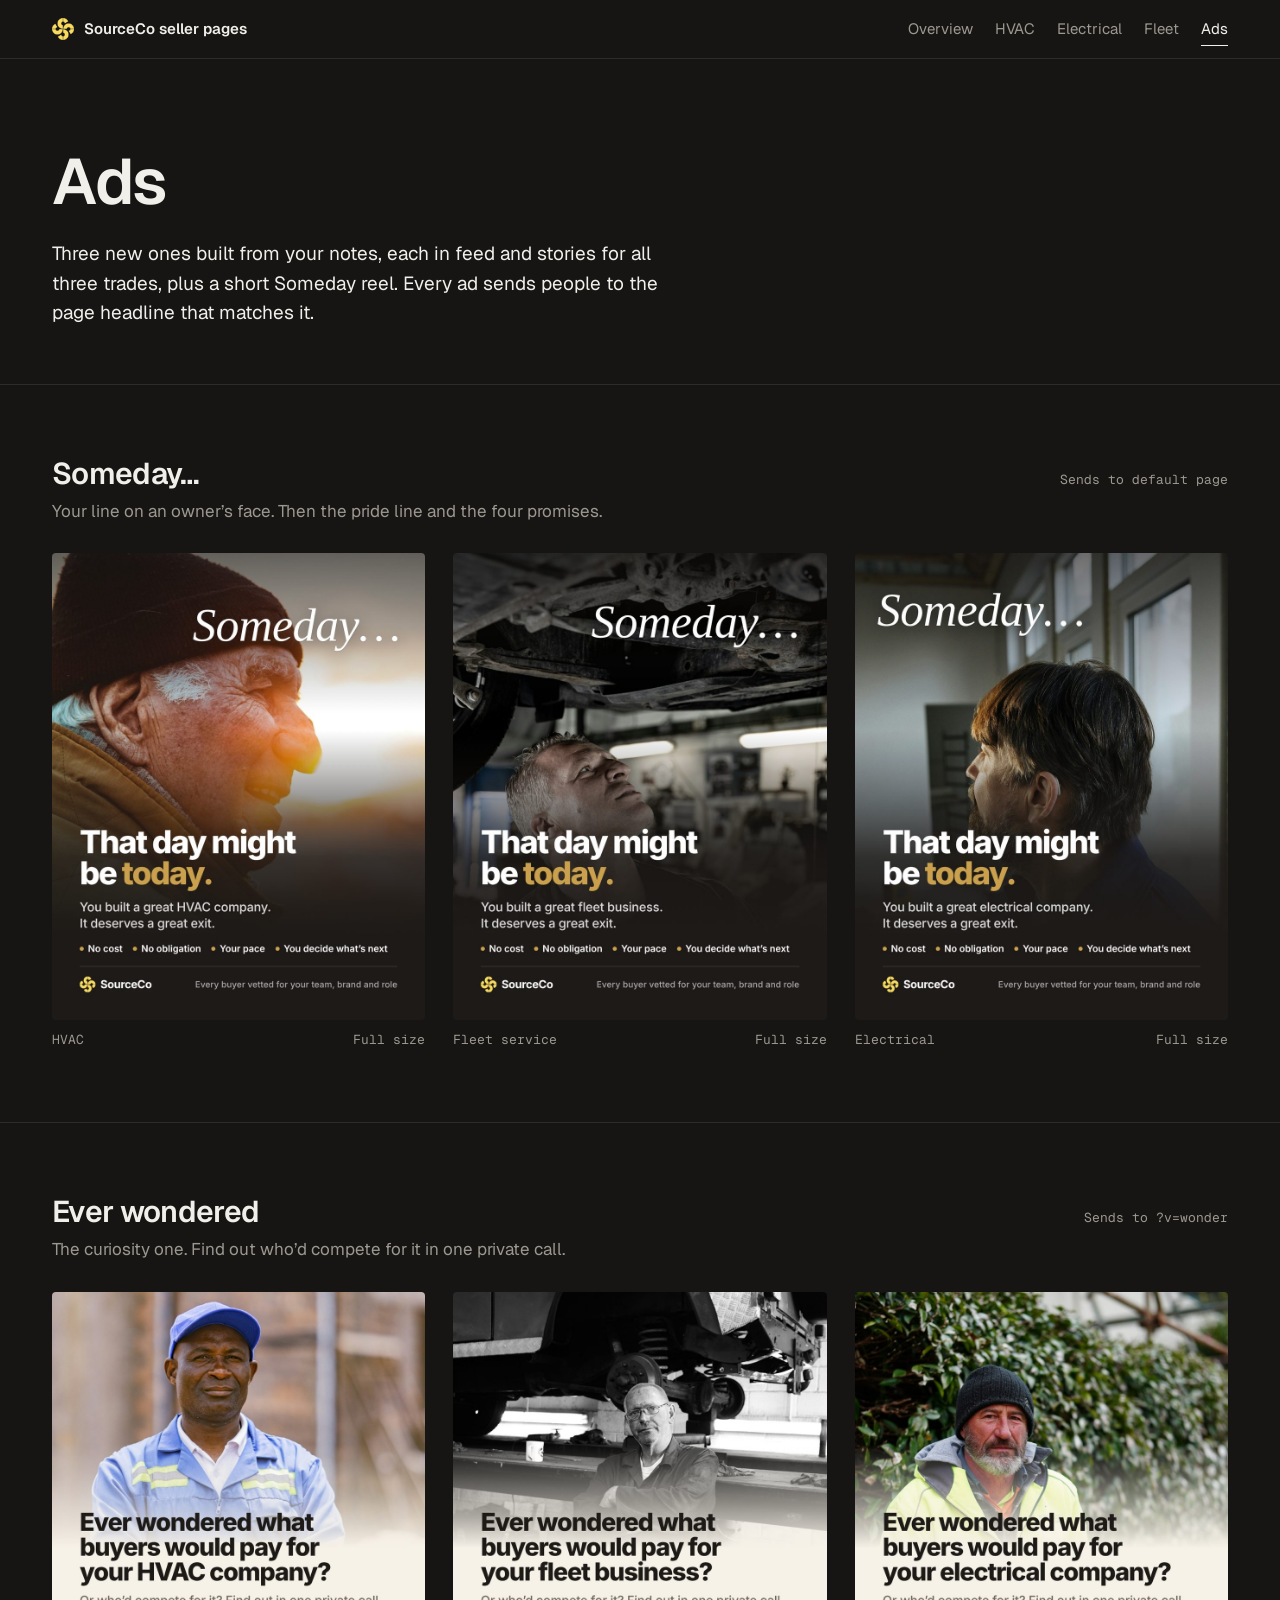
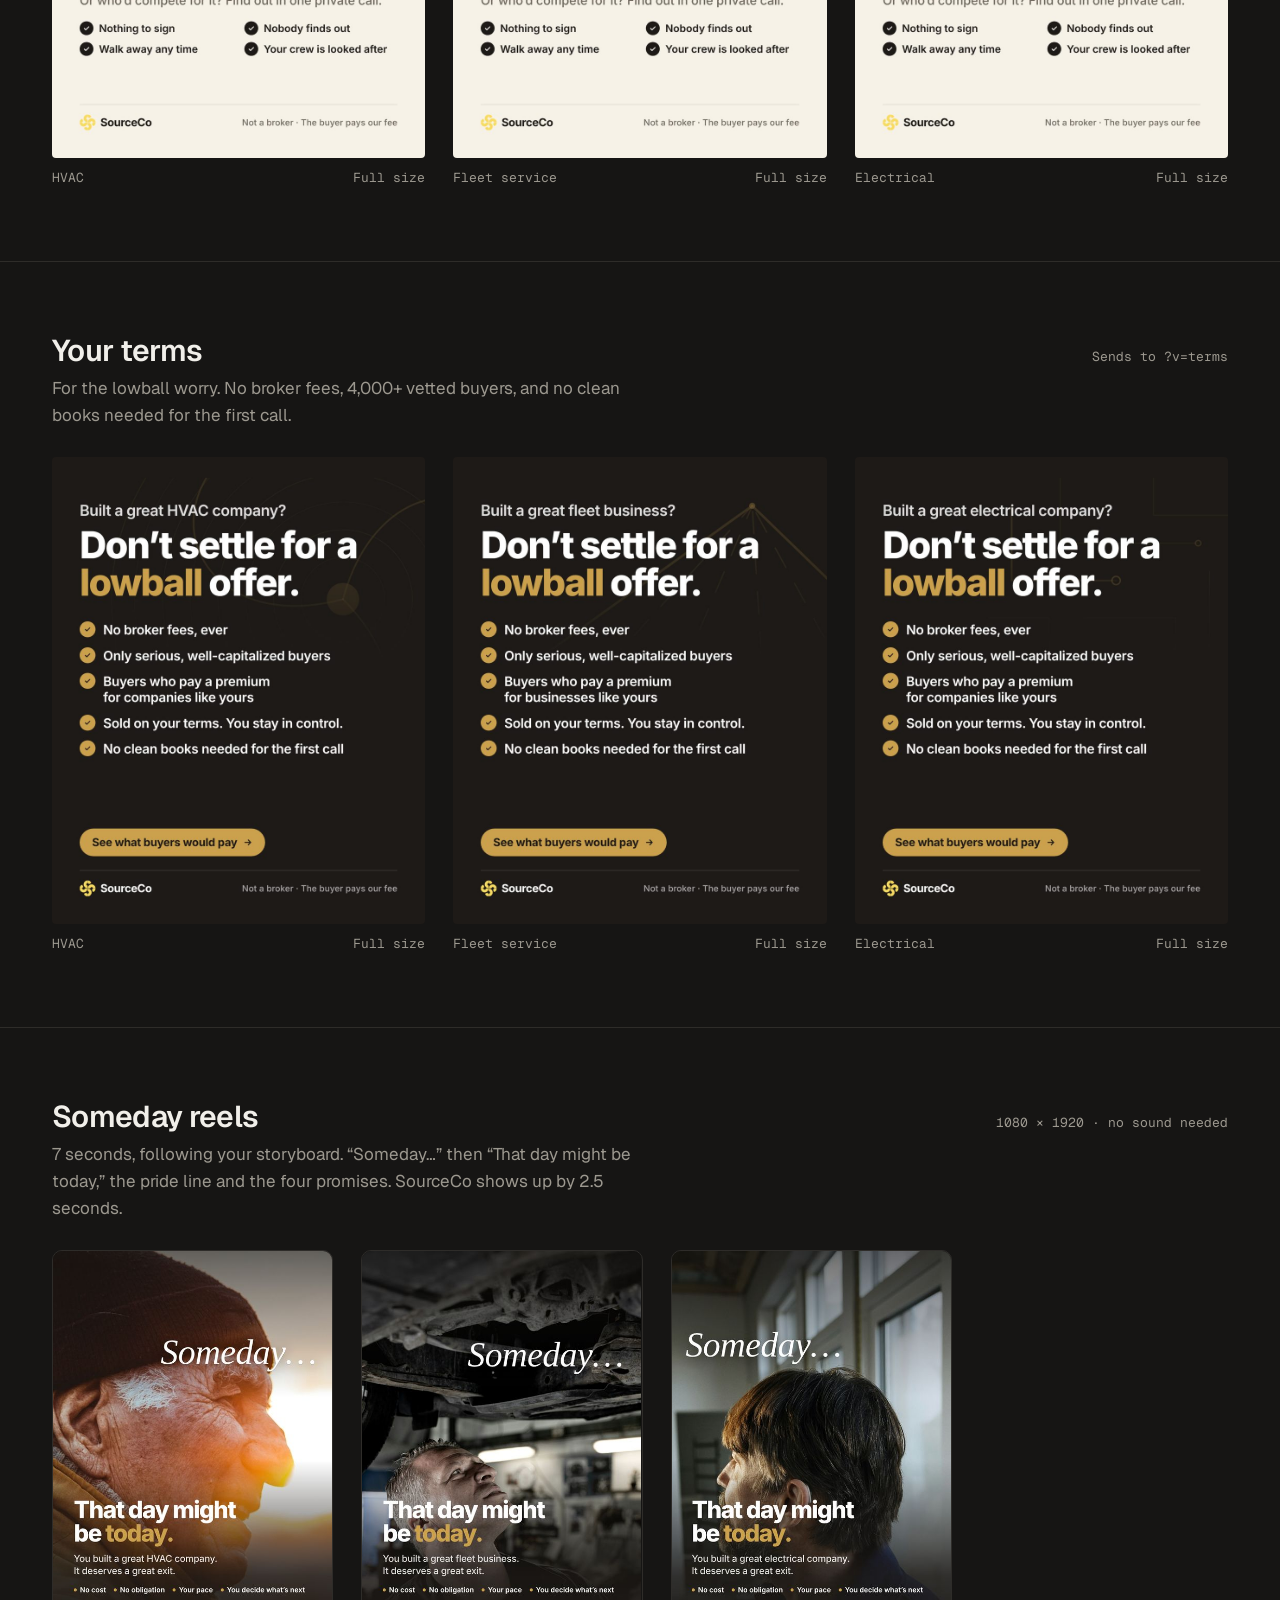
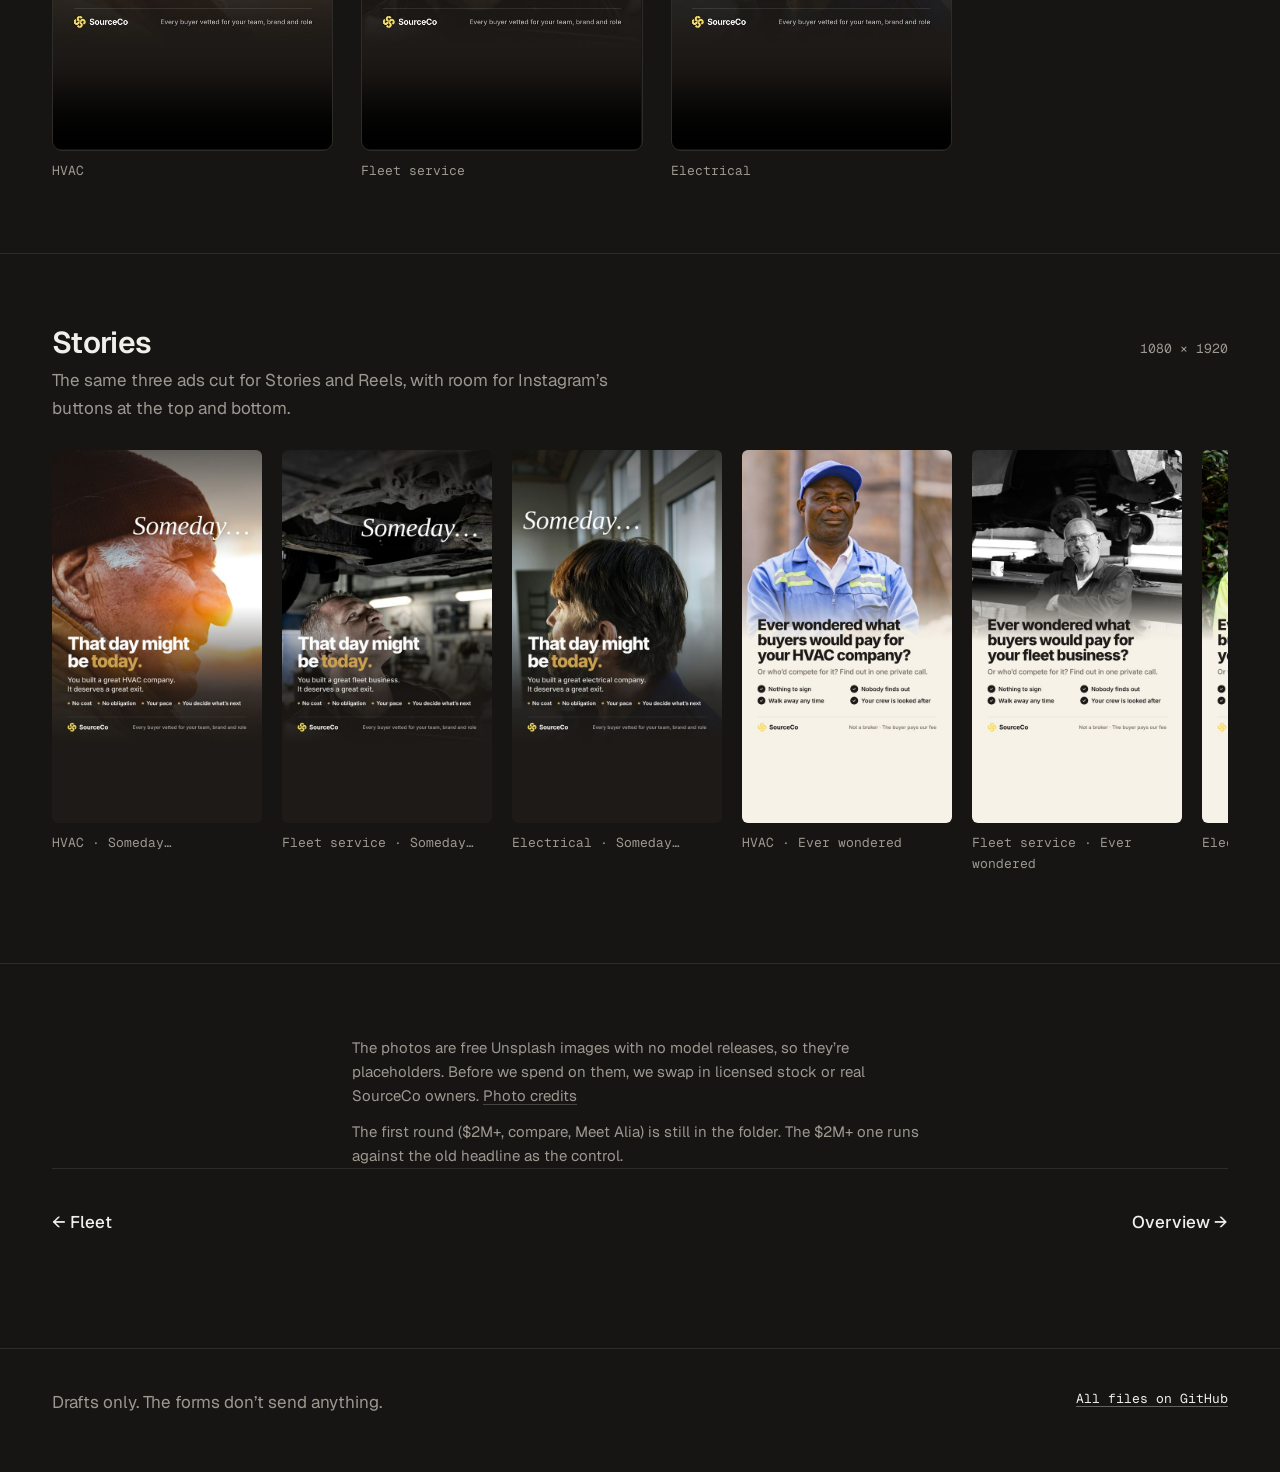
==== ads.html @ b6a2f7c8 "Split review into separate pages, simpler design" ====
<!DOCTYPE html>
<html lang="en">
<head>
<meta charset="utf-8">
<meta name="viewport" content="width=device-width, initial-scale=1">
<title>SourceCo Ads</title>
<meta name="description" content="Drafts of the SourceCo seller pages and ads, for review.">
<meta name="robots" content="noindex, nofollow">
<meta property="og:title" content="SourceCo seller pages, drafts">
<meta property="og:description" content="HVAC, fleet and electrical pages plus the new ads.">
<meta property="og:image" content="https://r354306-cloud.github.io/sourceco-seller-pages/img/og.jpg">
<meta name="twitter:card" content="summary_large_image">
<link rel="icon" href="img/mark.png">
<link rel="preconnect" href="https://fonts.googleapis.com">
<link rel="preconnect" href="https://fonts.gstatic.com" crossorigin>
<link href="https://fonts.googleapis.com/css2?family=Geist:wght@400..700&family=Geist+Mono:wght@400..500&display=swap" rel="stylesheet">
<link rel="stylesheet" href="site.css">
</head>
<body class="dark">
<header class="top"><div class="wrap">
<a class="brand" href="index.html"><img src="img/mark.png" alt="" width="22" height="22">SourceCo seller pages</a>
<nav class="nav" aria-label="Pages"><a href="index.html">Overview</a><a href="hvac.html">HVAC</a><a href="electrical.html">Electrical</a><a href="fleet.html">Fleet</a><a href="ads.html" aria-current="page">Ads</a></nav>
</div></header>
<main>

<section class="head"><div class="wrap">
<h1>Ads</h1>
<div class="col"><p>Three new ones built from your notes, each in feed and stories for all three trades, plus a short Someday reel. Every ad sends people to the page headline that matches it.</p></div>
</div></section>
<section class="concept"><div class="wrap">
<div class="ch"><div><h2>Someday…</h2><p>Your line on an owner’s face. Then the pride line and the four promises.</p></div><span class="mono muted">Sends to default page</span></div>
<div class="three"><figure class="ad"><img data-zoom data-full="ads/feed/sourceco-hvac-D-someday-4x5.png" src="ads/web/hvac-D.jpg" width="864" height="1080" alt="Someday… ad, HVAC" loading="lazy">
<figcaption class="cap mono"><span>HVAC</span><a href="ads/feed/sourceco-hvac-D-someday-4x5.png">Full size</a></figcaption></figure><figure class="ad"><img data-zoom data-full="ads/feed/sourceco-fleet-D-someday-4x5.png" src="ads/web/fleet-D.jpg" width="864" height="1080" alt="Someday… ad, Fleet service" loading="lazy">
<figcaption class="cap mono"><span>Fleet service</span><a href="ads/feed/sourceco-fleet-D-someday-4x5.png">Full size</a></figcaption></figure><figure class="ad"><img data-zoom data-full="ads/feed/sourceco-electrical-D-someday-4x5.png" src="ads/web/electrical-D.jpg" width="864" height="1080" alt="Someday… ad, Electrical" loading="lazy">
<figcaption class="cap mono"><span>Electrical</span><a href="ads/feed/sourceco-electrical-D-someday-4x5.png">Full size</a></figcaption></figure></div>
</div></section><section class="concept"><div class="wrap">
<div class="ch"><div><h2>Ever wondered</h2><p>The curiosity one. Find out who’d compete for it in one private call.</p></div><span class="mono muted">Sends to ?v=wonder</span></div>
<div class="three"><figure class="ad"><img data-zoom data-full="ads/feed/sourceco-hvac-E-wondered-4x5.png" src="ads/web/hvac-E.jpg" width="864" height="1080" alt="Ever wondered ad, HVAC" loading="lazy">
<figcaption class="cap mono"><span>HVAC</span><a href="ads/feed/sourceco-hvac-E-wondered-4x5.png">Full size</a></figcaption></figure><figure class="ad"><img data-zoom data-full="ads/feed/sourceco-fleet-E-wondered-4x5.png" src="ads/web/fleet-E.jpg" width="864" height="1080" alt="Ever wondered ad, Fleet service" loading="lazy">
<figcaption class="cap mono"><span>Fleet service</span><a href="ads/feed/sourceco-fleet-E-wondered-4x5.png">Full size</a></figcaption></figure><figure class="ad"><img data-zoom data-full="ads/feed/sourceco-electrical-E-wondered-4x5.png" src="ads/web/electrical-E.jpg" width="864" height="1080" alt="Ever wondered ad, Electrical" loading="lazy">
<figcaption class="cap mono"><span>Electrical</span><a href="ads/feed/sourceco-electrical-E-wondered-4x5.png">Full size</a></figcaption></figure></div>
</div></section><section class="concept"><div class="wrap">
<div class="ch"><div><h2>Your terms</h2><p>For the lowball worry. No broker fees, 4,000+ vetted buyers, and no clean books needed for the first call.</p></div><span class="mono muted">Sends to ?v=terms</span></div>
<div class="three"><figure class="ad"><img data-zoom data-full="ads/feed/sourceco-hvac-F-your-terms-4x5.png" src="ads/web/hvac-F.jpg" width="864" height="1080" alt="Your terms ad, HVAC" loading="lazy">
<figcaption class="cap mono"><span>HVAC</span><a href="ads/feed/sourceco-hvac-F-your-terms-4x5.png">Full size</a></figcaption></figure><figure class="ad"><img data-zoom data-full="ads/feed/sourceco-fleet-F-your-terms-4x5.png" src="ads/web/fleet-F.jpg" width="864" height="1080" alt="Your terms ad, Fleet service" loading="lazy">
<figcaption class="cap mono"><span>Fleet service</span><a href="ads/feed/sourceco-fleet-F-your-terms-4x5.png">Full size</a></figcaption></figure><figure class="ad"><img data-zoom data-full="ads/feed/sourceco-electrical-F-your-terms-4x5.png" src="ads/web/electrical-F.jpg" width="864" height="1080" alt="Your terms ad, Electrical" loading="lazy">
<figcaption class="cap mono"><span>Electrical</span><a href="ads/feed/sourceco-electrical-F-your-terms-4x5.png">Full size</a></figcaption></figure></div>
</div></section>
<section class="concept"><div class="wrap">
<div class="ch"><div><h2>Someday reels</h2><p>7 seconds, following your storyboard. “Someday…” then “That day might be today,” the pride line and the four promises. SourceCo shows up by 2.5 seconds.</p></div><span class="mono muted">1080 × 1920 · no sound needed</span></div>
<div class="reels"><figure><video data-auto controls muted loop playsinline preload="metadata" poster="video/poster-hvac.jpg" src="video/sourceco-hvac-someday-reel.mp4"></video><figcaption class="mono">HVAC</figcaption></figure><figure><video data-auto controls muted loop playsinline preload="metadata" poster="video/poster-fleet.jpg" src="video/sourceco-fleet-someday-reel.mp4"></video><figcaption class="mono">Fleet service</figcaption></figure><figure><video data-auto controls muted loop playsinline preload="metadata" poster="video/poster-electrical.jpg" src="video/sourceco-electrical-someday-reel.mp4"></video><figcaption class="mono">Electrical</figcaption></figure></div>
</div></section>
<section class="concept"><div class="wrap">
<div class="ch"><div><h2>Stories</h2><p>The same three ads cut for Stories and Reels, with room for Instagram’s buttons at the top and bottom.</p></div><span class="mono muted">1080 × 1920</span></div>
<div class="strip"><figure><img data-zoom data-full="ads/stories/sourceco-hvac-D-someday-9x16.png" src="ads/web/hvac-D-story.jpg" width="540" height="960" alt="Someday… story ad, HVAC" loading="lazy"><figcaption class="mono">HVAC · Someday…</figcaption></figure><figure><img data-zoom data-full="ads/stories/sourceco-fleet-D-someday-9x16.png" src="ads/web/fleet-D-story.jpg" width="540" height="960" alt="Someday… story ad, Fleet service" loading="lazy"><figcaption class="mono">Fleet service · Someday…</figcaption></figure><figure><img data-zoom data-full="ads/stories/sourceco-electrical-D-someday-9x16.png" src="ads/web/electrical-D-story.jpg" width="540" height="960" alt="Someday… story ad, Electrical" loading="lazy"><figcaption class="mono">Electrical · Someday…</figcaption></figure><figure><img data-zoom data-full="ads/stories/sourceco-hvac-E-wondered-9x16.png" src="ads/web/hvac-E-story.jpg" width="540" height="960" alt="Ever wondered story ad, HVAC" loading="lazy"><figcaption class="mono">HVAC · Ever wondered</figcaption></figure><figure><img data-zoom data-full="ads/stories/sourceco-fleet-E-wondered-9x16.png" src="ads/web/fleet-E-story.jpg" width="540" height="960" alt="Ever wondered story ad, Fleet service" loading="lazy"><figcaption class="mono">Fleet service · Ever wondered</figcaption></figure><figure><img data-zoom data-full="ads/stories/sourceco-electrical-E-wondered-9x16.png" src="ads/web/electrical-E-story.jpg" width="540" height="960" alt="Ever wondered story ad, Electrical" loading="lazy"><figcaption class="mono">Electrical · Ever wondered</figcaption></figure><figure><img data-zoom data-full="ads/stories/sourceco-hvac-F-your-terms-9x16.png" src="ads/web/hvac-F-story.jpg" width="540" height="960" alt="Your terms story ad, HVAC" loading="lazy"><figcaption class="mono">HVAC · Your terms</figcaption></figure><figure><img data-zoom data-full="ads/stories/sourceco-fleet-F-your-terms-9x16.png" src="ads/web/fleet-F-story.jpg" width="540" height="960" alt="Your terms story ad, Fleet service" loading="lazy"><figcaption class="mono">Fleet service · Your terms</figcaption></figure><figure><img data-zoom data-full="ads/stories/sourceco-electrical-F-your-terms-9x16.png" src="ads/web/electrical-F-story.jpg" width="540" height="960" alt="Your terms story ad, Electrical" loading="lazy"><figcaption class="mono">Electrical · Your terms</figcaption></figure></div>
</div></section>
<section class="concept"><div class="wrap col" style="display:flex;flex-direction:column;gap:12px">
<p class="small">The photos are free Unsplash images with no model releases, so they’re placeholders. Before we spend on them, we swap in licensed stock or real SourceCo owners. <a href="ads/PHOTO_CREDITS.txt">Photo credits</a></p>
<p class="small">The first round ($2M+, compare, Meet Alia) is still in the folder. The $2M+ one runs against the old headline as the control.</p>
</div>
<div class="wrap"><div class="next"><a href="fleet.html">← Fleet</a><a href="index.html">Overview →</a></div></div>
</section>

</main>
<footer class="foot"><div class="wrap">
<span>Drafts only. The forms don’t send anything.</span>
<span class="mono"><a href="https://github.com/r354306-cloud/sourceco-seller-pages">All files on GitHub</a></span>
</div></footer>
<script src="site.js"></script>
</body>
</html>
---- site.css ----
/* Layout idea: a quiet review document. Left-aligned text column, the work shown big on neutral plates, mono for real labels (URLs, sizes, timings). */
:root{
  --paper:#F2F1EE;
  --ink:#171614;
  --muted:#6B6964;
  --line:#D9D7D1;
  --plate:#E6E4DF;
  --accent:#8A6420;
  --display:"Geist",ui-sans-serif,system-ui,-apple-system,"Segoe UI",sans-serif;
  --body:"Geist",ui-sans-serif,system-ui,-apple-system,"Segoe UI",sans-serif;
  --mono:"Geist Mono",ui-monospace,SFMono-Regular,Menlo,monospace;
  color-scheme:light;
}
body.dark{
  --paper:#161514;
  --ink:#F1EFEA;
  --muted:#9C988F;
  --line:#2E2C29;
  --plate:#211F1D;
  --accent:#D3AE62;
  color-scheme:dark;
}
*{box-sizing:border-box}
html{-webkit-text-size-adjust:100%}
body{margin:0;background:var(--paper);color:var(--ink);font:400 17px/1.6 var(--body);-webkit-font-smoothing:antialiased}
img,video{display:block;max-width:100%;height:auto}
a{color:inherit;text-decoration-color:color-mix(in srgb,currentColor 35%,transparent);text-underline-offset:3px}
a:hover{text-decoration-color:currentColor}
a:focus-visible,button:focus-visible{outline:2px solid var(--accent);outline-offset:3px;border-radius:2px}
h1,h2,h3{margin:0;font-family:var(--display);font-weight:600;letter-spacing:-.022em;line-height:1.1;text-wrap:balance}
p{margin:0}
.wrap{max-width:1240px;margin:0 auto;padding:0 32px}
.col{max-width:640px}
.mono{font-family:var(--mono);font-size:13px;letter-spacing:0}
.muted{color:var(--muted)}

/* header */
.top{border-bottom:1px solid var(--line)}
.top .wrap{display:flex;align-items:center;gap:24px;min-height:58px;flex-wrap:wrap}
.brand{display:flex;align-items:center;gap:10px;text-decoration:none;font-weight:600;font-size:15px}
.brand img{width:22px;height:22px}
.nav{margin-left:auto;display:flex;gap:22px;flex-wrap:wrap}
.nav a{text-decoration:none;font-size:15px;color:var(--muted);padding:4px 0;border-bottom:1.5px solid transparent}
.nav a:hover{color:var(--ink)}
.nav a[aria-current="page"]{color:var(--ink);border-bottom-color:var(--ink)}

/* page head */
.head{padding:88px 0 56px}
.head h1{font-size:clamp(40px,5.4vw,64px)}
.head .col{margin-top:22px;display:flex;flex-direction:column;gap:14px}
.head p{font-size:19px;line-height:1.55}
.meta{margin-top:26px;display:flex;flex-wrap:wrap;gap:8px 22px;color:var(--muted)}
.links{display:flex;flex-wrap:wrap;gap:10px 26px;margin-top:28px;font-weight:500}
.links a{text-decoration:none;border-bottom:1.5px solid var(--ink);padding-bottom:2px}
.links a:hover{color:var(--accent);border-color:var(--accent)}

/* sections */
.sec{padding:72px 0;border-top:1px solid var(--line)}
.sec>.wrap>h2,.sec h2{font-size:30px}
.sec .lead{margin-top:14px;color:var(--muted);max-width:640px}
.split{display:grid;grid-template-columns:minmax(0,1fr) minmax(0,1fr);gap:56px;align-items:start}

/* tiles (overview) */
.tiles{display:grid;grid-template-columns:repeat(2,minmax(0,1fr));gap:40px 32px;padding-bottom:88px}
.tile{text-decoration:none;display:flex;flex-direction:column;gap:14px}
.tile .plate{background:var(--plate);aspect-ratio:16/10;overflow:hidden;border-radius:6px}
.tile .plate img{width:100%;height:100%;object-fit:cover;object-position:top left;transition:transform .5s ease}
.tile:hover .plate img{transform:scale(1.015)}
.tile .row{display:flex;justify-content:space-between;align-items:baseline;gap:16px}
.tile h2{font-size:24px}
.tile .st{color:var(--muted);font-size:15px}
.tile .go{font-family:var(--mono);font-size:13px;color:var(--muted)}
.tile:hover .go{color:var(--ink)}

/* notes table */
.notes{margin-top:32px;border-top:1px solid var(--ink)}
.notes .r{display:grid;grid-template-columns:minmax(0,.8fr) minmax(0,1.2fr);gap:32px;padding:16px 0;border-bottom:1px solid var(--line)}
.notes .r.h{font-family:var(--mono);font-size:12.5px;color:var(--muted);padding:10px 0}
.notes .r b{font-weight:500}

/* previews */
.frames{display:grid;grid-template-columns:minmax(0,2.35fr) minmax(0,1fr);gap:28px;align-items:start}
.frame{display:flex;flex-direction:column;gap:10px}
.frame .lbl{display:flex;justify-content:space-between;color:var(--muted)}
.view{background:#fff;border:1px solid var(--line);border-radius:8px;overflow-y:auto;overscroll-behavior:contain;height:min(760px,80vh)}
.view.phone{border-radius:26px;border:8px solid #111;max-width:340px}
.view img{width:100%}
.hint{color:var(--muted);margin-top:14px;font-size:15px}

/* story + figures */
figure{margin:0}
.shot{border:1px solid var(--line);border-radius:6px;background:#fff;cursor:zoom-in}
figcaption{margin-top:10px;color:var(--muted);font-size:14.5px}
.need{margin:18px 0 0;padding:0;list-style:none;border-top:1px solid var(--line)}
.need li{padding:11px 0;border-bottom:1px solid var(--line);display:grid;grid-template-columns:minmax(0,1fr) auto;gap:16px}
.need li span:last-child{color:var(--muted)}

/* simple tables */
.tbl{width:100%;border-collapse:collapse;margin-top:28px}
.tbl th{font:500 12.5px/1.3 var(--mono);color:var(--muted);text-align:left;padding:10px 16px 10px 0;border-bottom:1px solid var(--ink)}
.tbl td{padding:14px 16px 14px 0;border-bottom:1px solid var(--line);vertical-align:top}
.tbl td:first-child{white-space:nowrap}
.tbl-wrap{overflow-x:auto}

/* ads page */
.concept{padding:72px 0;border-top:1px solid var(--line)}
.concept .ch{display:flex;flex-wrap:wrap;justify-content:space-between;align-items:baseline;gap:12px 32px;margin-bottom:28px}
.concept h2{font-size:30px}
.concept .ch p{color:var(--muted);margin-top:8px;max-width:600px}
.three{display:grid;grid-template-columns:repeat(3,minmax(0,1fr));gap:28px}
.ad img{border-radius:4px;cursor:zoom-in}
.ad .cap{display:flex;justify-content:space-between;margin-top:10px;color:var(--muted)}
.ad .cap a{text-decoration:none}
.ad .cap a:hover{color:var(--ink)}
.reels{display:grid;grid-template-columns:repeat(3,minmax(0,1fr));gap:28px;max-width:900px}
.reels video{width:100%;aspect-ratio:9/16;object-fit:cover;border-radius:10px;background:var(--plate);border:1px solid var(--line)}
.strip{display:flex;gap:20px;overflow-x:auto;padding-bottom:16px;scroll-snap-type:x mandatory}
.strip figure{flex:0 0 210px;scroll-snap-align:start}
.strip img{border-radius:6px;cursor:zoom-in}
.small{font-size:15px;color:var(--muted);max-width:640px}

/* footer */
.foot{border-top:1px solid var(--line);padding:40px 0 56px;color:var(--muted)}
.foot .wrap{display:flex;flex-wrap:wrap;justify-content:space-between;gap:16px 32px}
.foot a{color:var(--ink)}
.next{display:flex;justify-content:space-between;gap:16px;padding:40px 0;border-top:1px solid var(--line);font-weight:500}
.next a{text-decoration:none}
.next a:hover{color:var(--accent)}

/* lightbox */
.lb{position:fixed;inset:0;z-index:50;background:rgba(14,13,12,.92);display:none;align-items:center;justify-content:center;padding:24px;cursor:zoom-out}
.lb.on{display:flex}
.lb img{max-width:100%;max-height:100%;border-radius:4px}

@media (max-width:900px){
  .wrap{padding:0 20px}
  .split,.frames{grid-template-columns:1fr;gap:36px}
  .view.phone{margin:0 auto}
  .tiles{grid-template-columns:1fr}
  .head{padding:56px 0 40px}
}
@media (max-width:640px){
  .wrap{padding:0 16px}
  body{font-size:16px}
  .head p{font-size:17.5px}
  .nav{margin-left:0;gap:16px;width:100%;padding-bottom:12px}
  .three,.reels{grid-template-columns:1fr;max-width:400px}
  .reels{grid-template-columns:repeat(3,minmax(0,1fr));gap:10px}
  .notes .r{grid-template-columns:1fr;gap:4px}
  .notes .r.h{display:none}
  .sec,.concept{padding:52px 0}
  .view{height:70vh}
}
@media (prefers-reduced-motion:reduce){.tile .plate img{transition:none}}
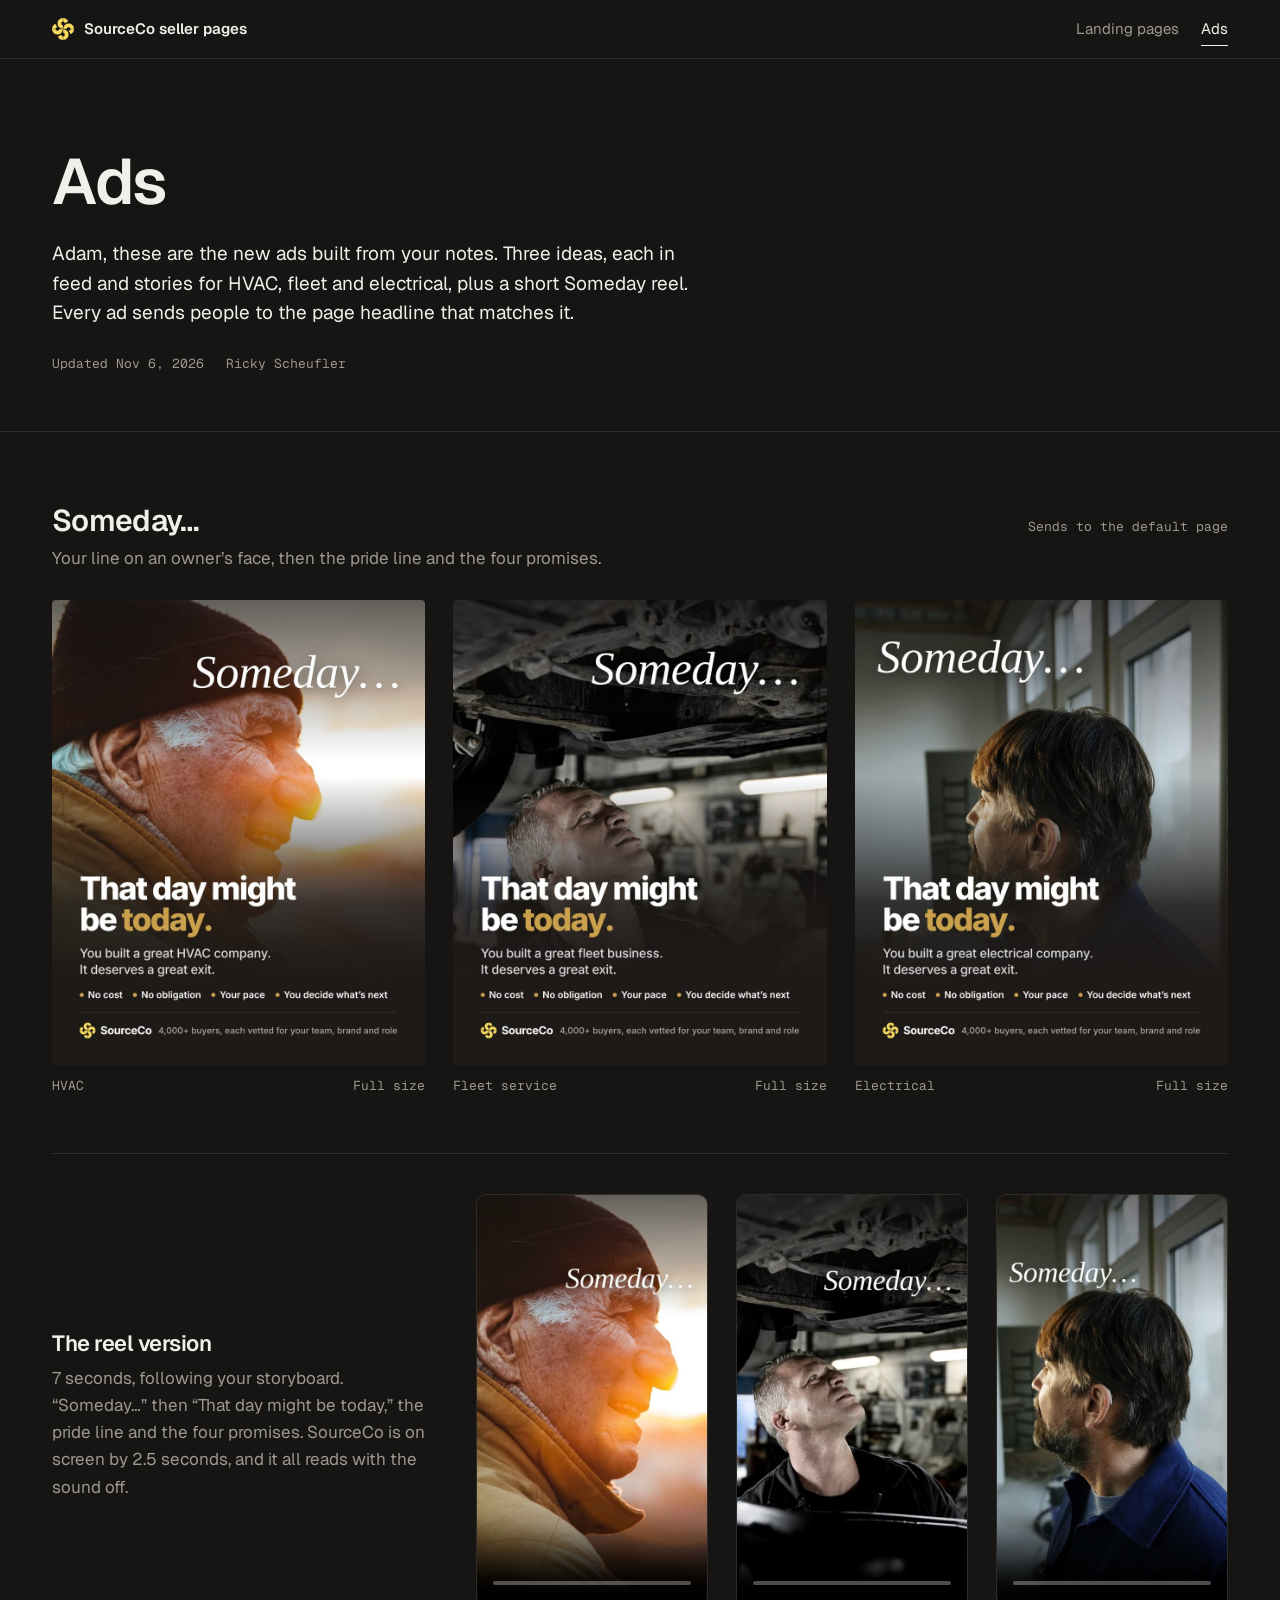
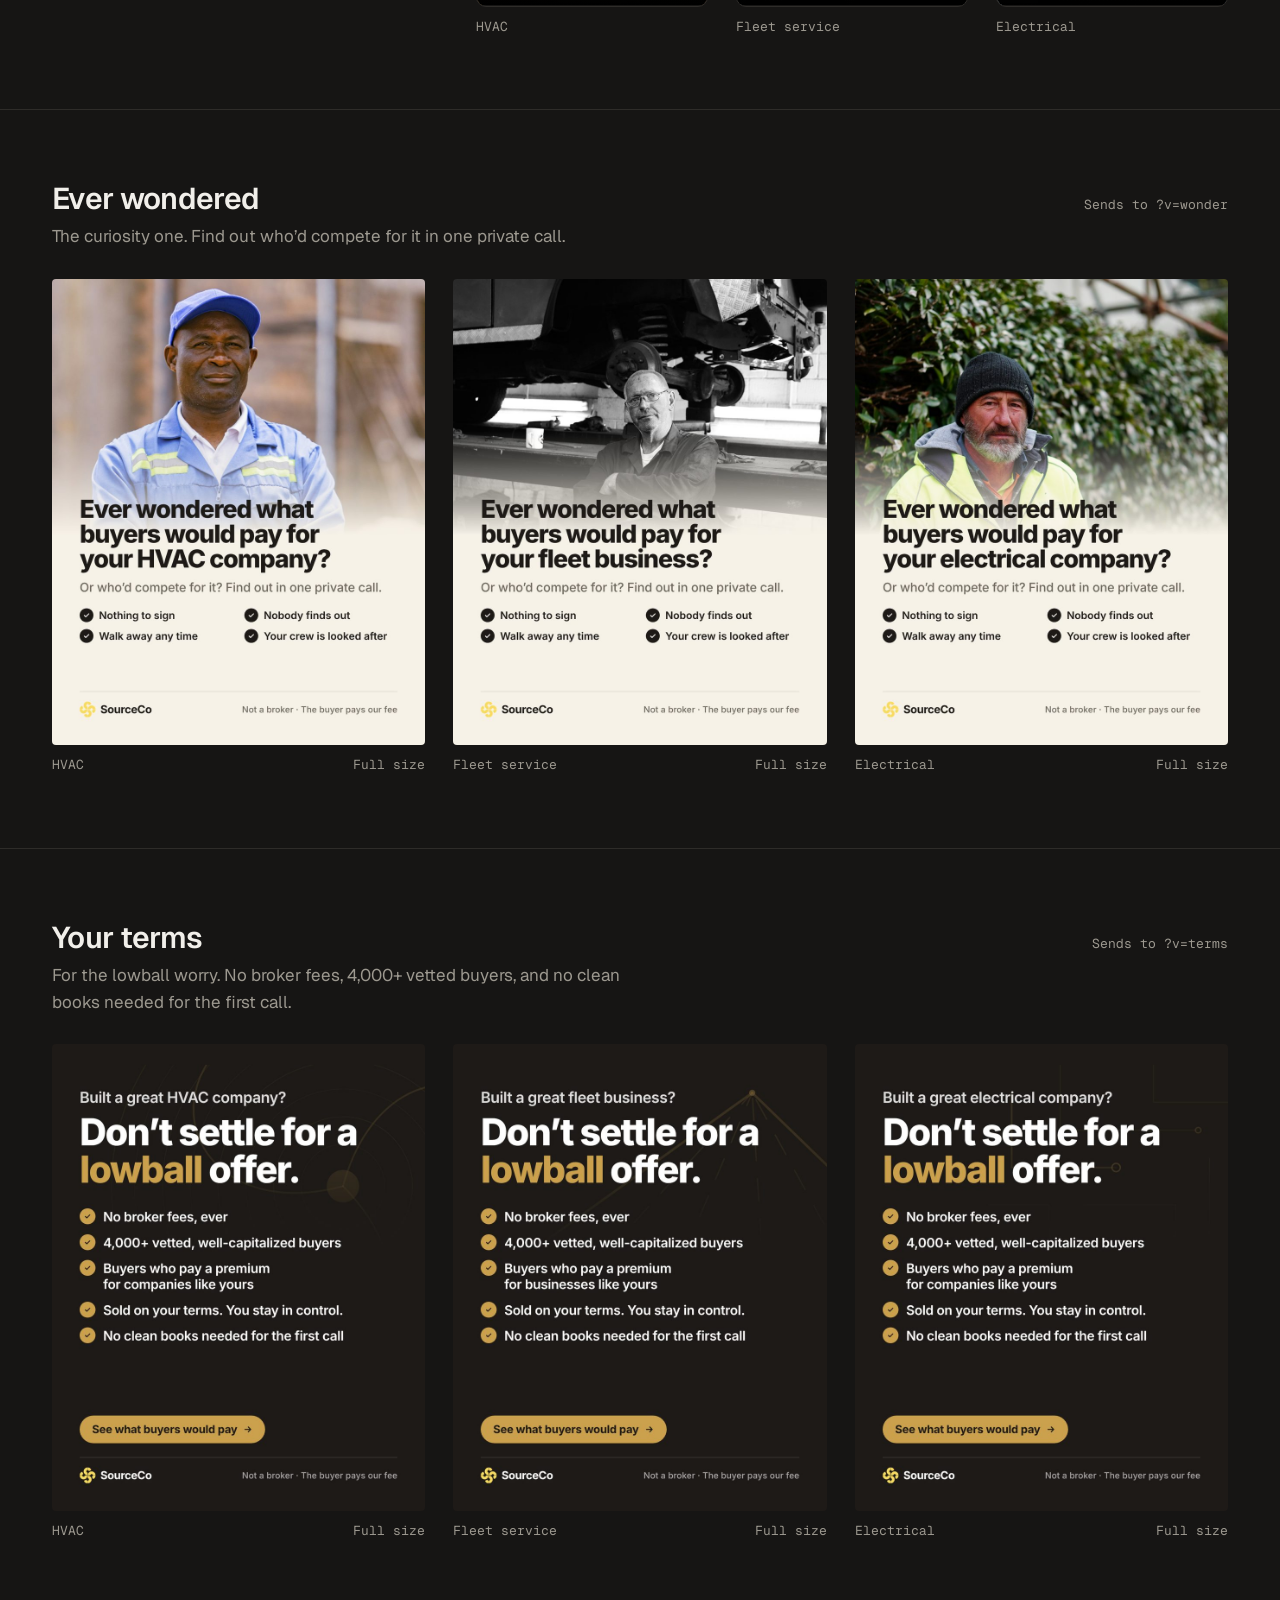
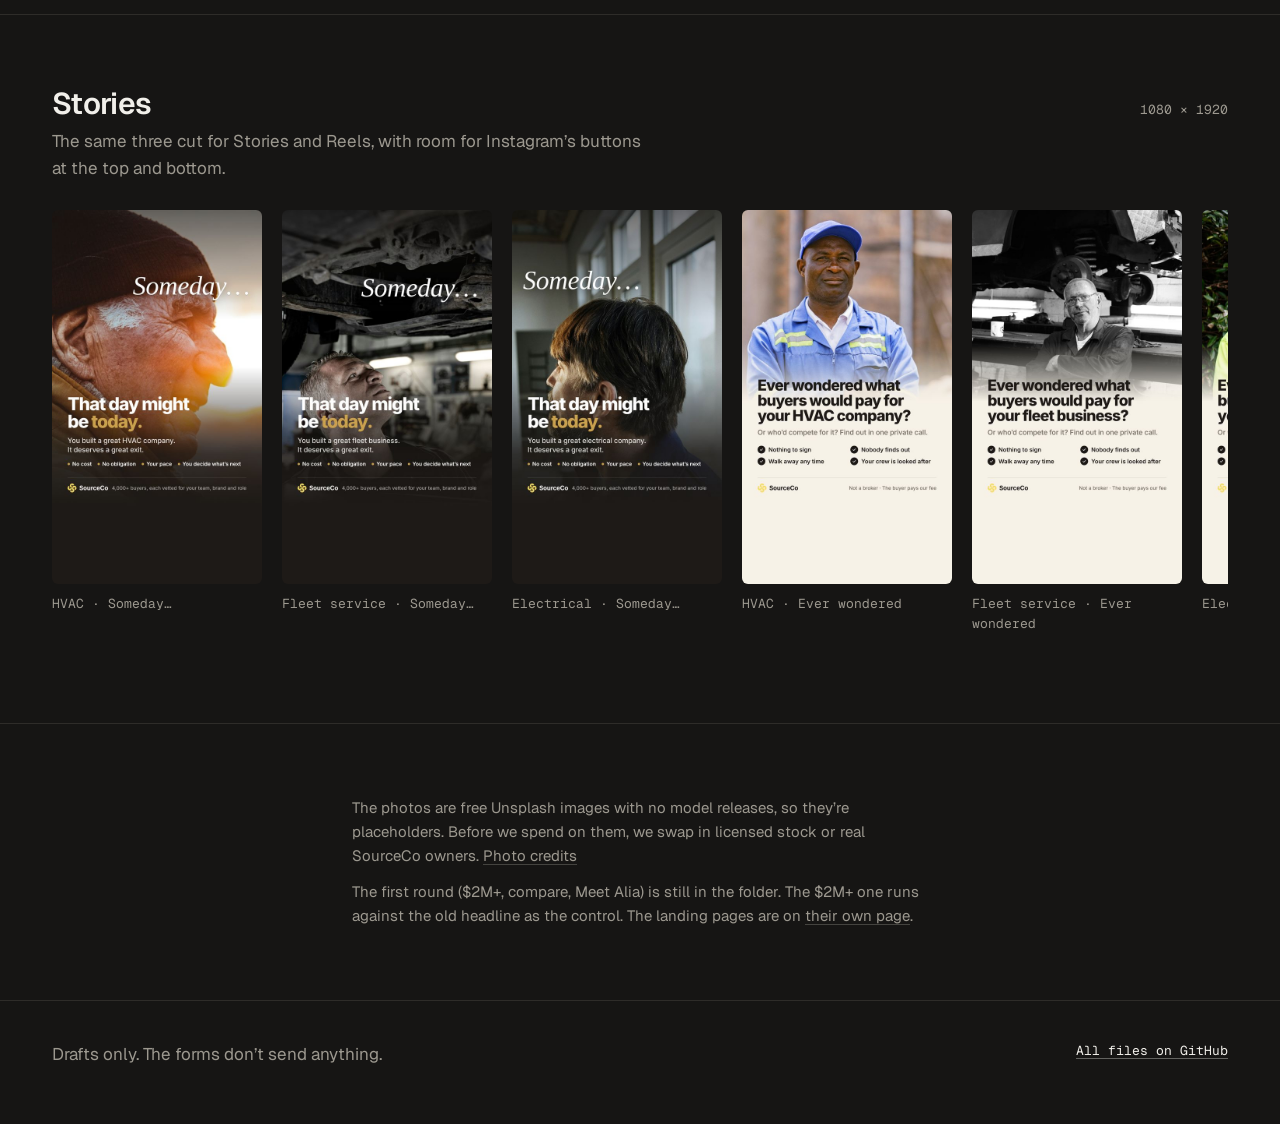
==== commit 3d48f0c8: "Two pages: landing pages and ads" ====
--- a/ads.html
+++ b/ads.html
@@ -4,10 +4,10 @@
 <meta charset="utf-8">
 <meta name="viewport" content="width=device-width, initial-scale=1">
 <title>SourceCo Ads</title>
-<meta name="description" content="Drafts of the SourceCo seller pages and ads, for review.">
+<meta name="description" content="Someday, Ever wondered and Your terms, for HVAC, fleet and electrical.">
 <meta name="robots" content="noindex, nofollow">
-<meta property="og:title" content="SourceCo seller pages, drafts">
-<meta property="og:description" content="HVAC, fleet and electrical pages plus the new ads.">
+<meta property="og:title" content="SourceCo ads, drafts">
+<meta property="og:description" content="Someday, Ever wondered and Your terms, for HVAC, fleet and electrical.">
 <meta property="og:image" content="https://r354306-cloud.github.io/sourceco-seller-pages/img/og.jpg">
 <meta name="twitter:card" content="summary_large_image">
 <link rel="icon" href="img/mark.png">
@@ -19,27 +19,33 @@
 <body class="dark">
 <header class="top"><div class="wrap">
 <a class="brand" href="index.html"><img src="img/mark.png" alt="" width="22" height="22">SourceCo seller pages</a>
-<nav class="nav" aria-label="Pages"><a href="index.html">Overview</a><a href="hvac.html">HVAC</a><a href="electrical.html">Electrical</a><a href="fleet.html">Fleet</a><a href="ads.html" aria-current="page">Ads</a></nav>
+<nav class="nav" aria-label="Pages"><a href="index.html">Landing pages</a><a href="ads.html" aria-current="page">Ads</a></nav>
 </div></header>
 <main>
 
 <section class="head"><div class="wrap">
 <h1>Ads</h1>
-<div class="col"><p>Three new ones built from your notes, each in feed and stories for all three trades, plus a short Someday reel. Every ad sends people to the page headline that matches it.</p></div>
+<div class="col"><p>Adam, these are the new ads built from your notes. Three ideas, each in feed and stories for HVAC, fleet and electrical, plus a short Someday reel. Every ad sends people to the page headline that matches it.</p></div>
+<div class="meta mono"><span>Updated Nov 6, 2026</span><span>Ricky Scheufler</span></div>
 </div></section>
 <section class="concept"><div class="wrap">
-<div class="ch"><div><h2>Someday…</h2><p>Your line on an owner’s face. Then the pride line and the four promises.</p></div><span class="mono muted">Sends to default page</span></div>
+<div class="ch"><div><h2>Someday…</h2><p>Your line on an owner’s face, then the pride line and the four promises.</p></div><span class="mono muted">Sends to the default page</span></div>
 <div class="three"><figure class="ad"><img data-zoom data-full="ads/feed/sourceco-hvac-D-someday-4x5.png" src="ads/web/hvac-D.jpg" width="864" height="1080" alt="Someday… ad, HVAC" loading="lazy">
 <figcaption class="cap mono"><span>HVAC</span><a href="ads/feed/sourceco-hvac-D-someday-4x5.png">Full size</a></figcaption></figure><figure class="ad"><img data-zoom data-full="ads/feed/sourceco-fleet-D-someday-4x5.png" src="ads/web/fleet-D.jpg" width="864" height="1080" alt="Someday… ad, Fleet service" loading="lazy">
 <figcaption class="cap mono"><span>Fleet service</span><a href="ads/feed/sourceco-fleet-D-someday-4x5.png">Full size</a></figcaption></figure><figure class="ad"><img data-zoom data-full="ads/feed/sourceco-electrical-D-someday-4x5.png" src="ads/web/electrical-D.jpg" width="864" height="1080" alt="Someday… ad, Electrical" loading="lazy">
-<figcaption class="cap mono"><span>Electrical</span><a href="ads/feed/sourceco-electrical-D-someday-4x5.png">Full size</a></figcaption></figure></div>
-</div></section><section class="concept"><div class="wrap">
+<figcaption class="cap mono"><span>Electrical</span><a href="ads/feed/sourceco-electrical-D-someday-4x5.png">Full size</a></figcaption></figure></div><div class="reelrow">
+<div><h3>The reel version</h3><p class="muted" style="margin-top:10px">7 seconds, following your storyboard. “Someday…” then “That day might be today,” the pride line and the four promises. SourceCo is on screen by 2.5 seconds, and it all reads with the sound off.</p></div>
+<div class="reels"><figure><video data-auto controls muted loop playsinline preload="metadata" poster="video/poster-hvac.jpg" src="video/sourceco-hvac-someday-reel.mp4"></video><figcaption class="mono">HVAC</figcaption></figure><figure><video data-auto controls muted loop playsinline preload="metadata" poster="video/poster-fleet.jpg" src="video/sourceco-fleet-someday-reel.mp4"></video><figcaption class="mono">Fleet service</figcaption></figure><figure><video data-auto controls muted loop playsinline preload="metadata" poster="video/poster-electrical.jpg" src="video/sourceco-electrical-someday-reel.mp4"></video><figcaption class="mono">Electrical</figcaption></figure></div>
+</div>
+</div></section>
+<section class="concept"><div class="wrap">
 <div class="ch"><div><h2>Ever wondered</h2><p>The curiosity one. Find out who’d compete for it in one private call.</p></div><span class="mono muted">Sends to ?v=wonder</span></div>
 <div class="three"><figure class="ad"><img data-zoom data-full="ads/feed/sourceco-hvac-E-wondered-4x5.png" src="ads/web/hvac-E.jpg" width="864" height="1080" alt="Ever wondered ad, HVAC" loading="lazy">
 <figcaption class="cap mono"><span>HVAC</span><a href="ads/feed/sourceco-hvac-E-wondered-4x5.png">Full size</a></figcaption></figure><figure class="ad"><img data-zoom data-full="ads/feed/sourceco-fleet-E-wondered-4x5.png" src="ads/web/fleet-E.jpg" width="864" height="1080" alt="Ever wondered ad, Fleet service" loading="lazy">
 <figcaption class="cap mono"><span>Fleet service</span><a href="ads/feed/sourceco-fleet-E-wondered-4x5.png">Full size</a></figcaption></figure><figure class="ad"><img data-zoom data-full="ads/feed/sourceco-electrical-E-wondered-4x5.png" src="ads/web/electrical-E.jpg" width="864" height="1080" alt="Ever wondered ad, Electrical" loading="lazy">
 <figcaption class="cap mono"><span>Electrical</span><a href="ads/feed/sourceco-electrical-E-wondered-4x5.png">Full size</a></figcaption></figure></div>
-</div></section><section class="concept"><div class="wrap">
+</div></section>
+<section class="concept"><div class="wrap">
 <div class="ch"><div><h2>Your terms</h2><p>For the lowball worry. No broker fees, 4,000+ vetted buyers, and no clean books needed for the first call.</p></div><span class="mono muted">Sends to ?v=terms</span></div>
 <div class="three"><figure class="ad"><img data-zoom data-full="ads/feed/sourceco-hvac-F-your-terms-4x5.png" src="ads/web/hvac-F.jpg" width="864" height="1080" alt="Your terms ad, HVAC" loading="lazy">
 <figcaption class="cap mono"><span>HVAC</span><a href="ads/feed/sourceco-hvac-F-your-terms-4x5.png">Full size</a></figcaption></figure><figure class="ad"><img data-zoom data-full="ads/feed/sourceco-fleet-F-your-terms-4x5.png" src="ads/web/fleet-F.jpg" width="864" height="1080" alt="Your terms ad, Fleet service" loading="lazy">
@@ -47,19 +53,13 @@
 <figcaption class="cap mono"><span>Electrical</span><a href="ads/feed/sourceco-electrical-F-your-terms-4x5.png">Full size</a></figcaption></figure></div>
 </div></section>
 <section class="concept"><div class="wrap">
-<div class="ch"><div><h2>Someday reels</h2><p>7 seconds, following your storyboard. “Someday…” then “That day might be today,” the pride line and the four promises. SourceCo shows up by 2.5 seconds.</p></div><span class="mono muted">1080 × 1920 · no sound needed</span></div>
-<div class="reels"><figure><video data-auto controls muted loop playsinline preload="metadata" poster="video/poster-hvac.jpg" src="video/sourceco-hvac-someday-reel.mp4"></video><figcaption class="mono">HVAC</figcaption></figure><figure><video data-auto controls muted loop playsinline preload="metadata" poster="video/poster-fleet.jpg" src="video/sourceco-fleet-someday-reel.mp4"></video><figcaption class="mono">Fleet service</figcaption></figure><figure><video data-auto controls muted loop playsinline preload="metadata" poster="video/poster-electrical.jpg" src="video/sourceco-electrical-someday-reel.mp4"></video><figcaption class="mono">Electrical</figcaption></figure></div>
-</div></section>
-<section class="concept"><div class="wrap">
-<div class="ch"><div><h2>Stories</h2><p>The same three ads cut for Stories and Reels, with room for Instagram’s buttons at the top and bottom.</p></div><span class="mono muted">1080 × 1920</span></div>
+<div class="ch"><div><h2>Stories</h2><p>The same three cut for Stories and Reels, with room for Instagram’s buttons at the top and bottom.</p></div><span class="mono muted">1080 × 1920</span></div>
 <div class="strip"><figure><img data-zoom data-full="ads/stories/sourceco-hvac-D-someday-9x16.png" src="ads/web/hvac-D-story.jpg" width="540" height="960" alt="Someday… story ad, HVAC" loading="lazy"><figcaption class="mono">HVAC · Someday…</figcaption></figure><figure><img data-zoom data-full="ads/stories/sourceco-fleet-D-someday-9x16.png" src="ads/web/fleet-D-story.jpg" width="540" height="960" alt="Someday… story ad, Fleet service" loading="lazy"><figcaption class="mono">Fleet service · Someday…</figcaption></figure><figure><img data-zoom data-full="ads/stories/sourceco-electrical-D-someday-9x16.png" src="ads/web/electrical-D-story.jpg" width="540" height="960" alt="Someday… story ad, Electrical" loading="lazy"><figcaption class="mono">Electrical · Someday…</figcaption></figure><figure><img data-zoom data-full="ads/stories/sourceco-hvac-E-wondered-9x16.png" src="ads/web/hvac-E-story.jpg" width="540" height="960" alt="Ever wondered story ad, HVAC" loading="lazy"><figcaption class="mono">HVAC · Ever wondered</figcaption></figure><figure><img data-zoom data-full="ads/stories/sourceco-fleet-E-wondered-9x16.png" src="ads/web/fleet-E-story.jpg" width="540" height="960" alt="Ever wondered story ad, Fleet service" loading="lazy"><figcaption class="mono">Fleet service · Ever wondered</figcaption></figure><figure><img data-zoom data-full="ads/stories/sourceco-electrical-E-wondered-9x16.png" src="ads/web/electrical-E-story.jpg" width="540" height="960" alt="Ever wondered story ad, Electrical" loading="lazy"><figcaption class="mono">Electrical · Ever wondered</figcaption></figure><figure><img data-zoom data-full="ads/stories/sourceco-hvac-F-your-terms-9x16.png" src="ads/web/hvac-F-story.jpg" width="540" height="960" alt="Your terms story ad, HVAC" loading="lazy"><figcaption class="mono">HVAC · Your terms</figcaption></figure><figure><img data-zoom data-full="ads/stories/sourceco-fleet-F-your-terms-9x16.png" src="ads/web/fleet-F-story.jpg" width="540" height="960" alt="Your terms story ad, Fleet service" loading="lazy"><figcaption class="mono">Fleet service · Your terms</figcaption></figure><figure><img data-zoom data-full="ads/stories/sourceco-electrical-F-your-terms-9x16.png" src="ads/web/electrical-F-story.jpg" width="540" height="960" alt="Your terms story ad, Electrical" loading="lazy"><figcaption class="mono">Electrical · Your terms</figcaption></figure></div>
 </div></section>
 <section class="concept"><div class="wrap col" style="display:flex;flex-direction:column;gap:12px">
 <p class="small">The photos are free Unsplash images with no model releases, so they’re placeholders. Before we spend on them, we swap in licensed stock or real SourceCo owners. <a href="ads/PHOTO_CREDITS.txt">Photo credits</a></p>
-<p class="small">The first round ($2M+, compare, Meet Alia) is still in the folder. The $2M+ one runs against the old headline as the control.</p>
-</div>
-<div class="wrap"><div class="next"><a href="fleet.html">← Fleet</a><a href="index.html">Overview →</a></div></div>
-</section>
+<p class="small">The first round ($2M+, compare, Meet Alia) is still in the folder. The $2M+ one runs against the old headline as the control. The landing pages are on <a href="index.html">their own page</a>.</p>
+</div></section>
 
 </main>
 <footer class="foot"><div class="wrap">
--- a/site.css
+++ b/site.css
@@ -119,6 +119,22 @@
 .strip img{border-radius:6px;cursor:zoom-in}
 .small{font-size:15px;color:var(--muted);max-width:640px}
 
+/* trade tabs */
+.tabs{display:flex;gap:4px;border-bottom:1px solid var(--line);margin-bottom:28px;overflow-x:auto}
+.tabs button{appearance:none;background:none;border:0;border-bottom:2px solid transparent;margin-bottom:-1px;padding:12px 16px 12px 0;margin-right:20px;font:600 22px/1.2 var(--display);letter-spacing:-.02em;color:var(--muted);cursor:pointer;white-space:nowrap}
+.tabs button:hover{color:var(--ink)}
+.tabs button[aria-selected="true"]{color:var(--ink);border-bottom-color:var(--ink)}
+.pbar{display:flex;flex-wrap:wrap;justify-content:space-between;align-items:baseline;gap:12px 32px;margin-bottom:24px}
+.pbar p{font-size:17px}
+.facts{margin-top:28px}
+.facts td:first-child{width:180px}
+.pair{display:grid;grid-template-columns:minmax(0,1fr) minmax(0,1fr) minmax(0,.9fr);gap:32px;align-items:start;margin-top:36px}
+.pair h3{font-size:19px}
+.reelrow{display:grid;grid-template-columns:minmax(0,.8fr) minmax(0,1.6fr);gap:48px;align-items:center;margin-top:56px;padding-top:40px;border-top:1px solid var(--line)}
+.reelrow h3{font-size:22px}
+.reelrow .reels{max-width:none}
+@media (max-width:900px){.pair,.reelrow{grid-template-columns:1fr}.facts td:first-child{width:auto}}
+
 /* footer */
 .foot{border-top:1px solid var(--line);padding:40px 0 56px;color:var(--muted)}
 .foot .wrap{display:flex;flex-wrap:wrap;justify-content:space-between;gap:16px 32px}
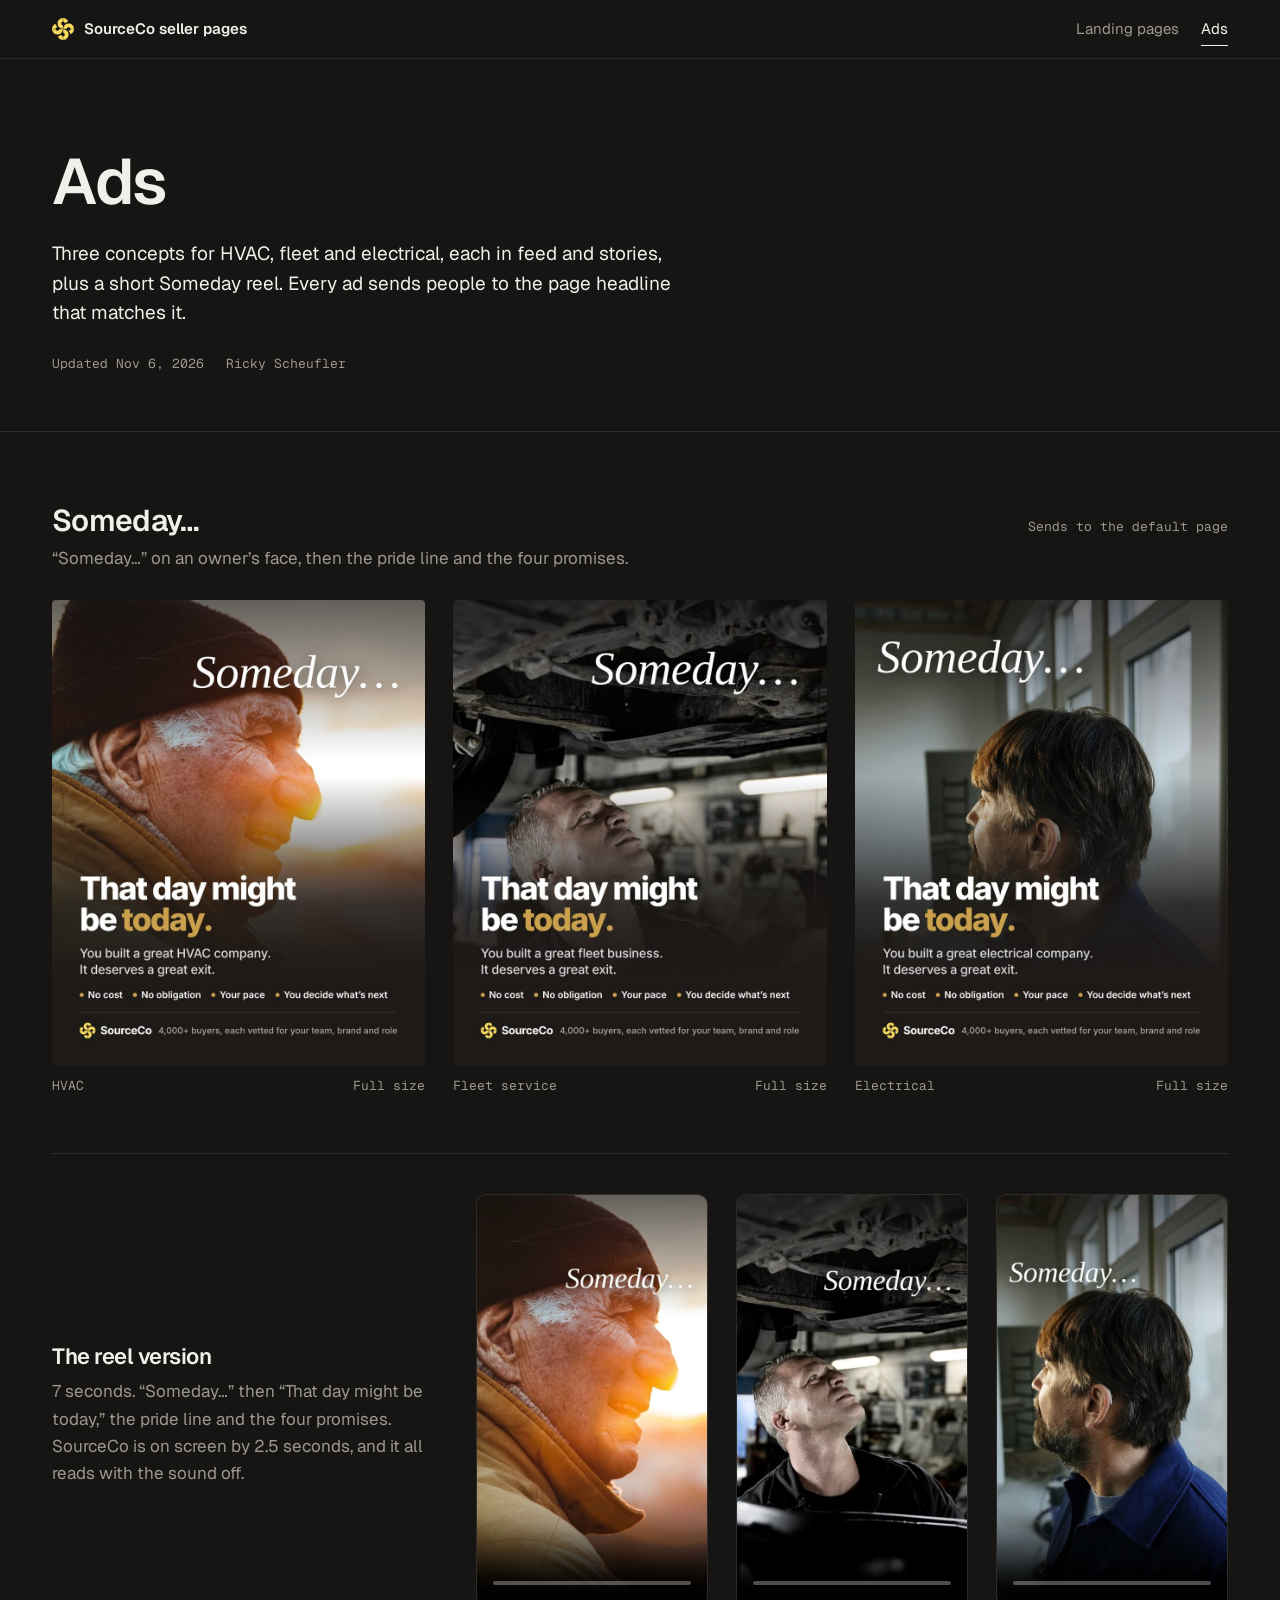
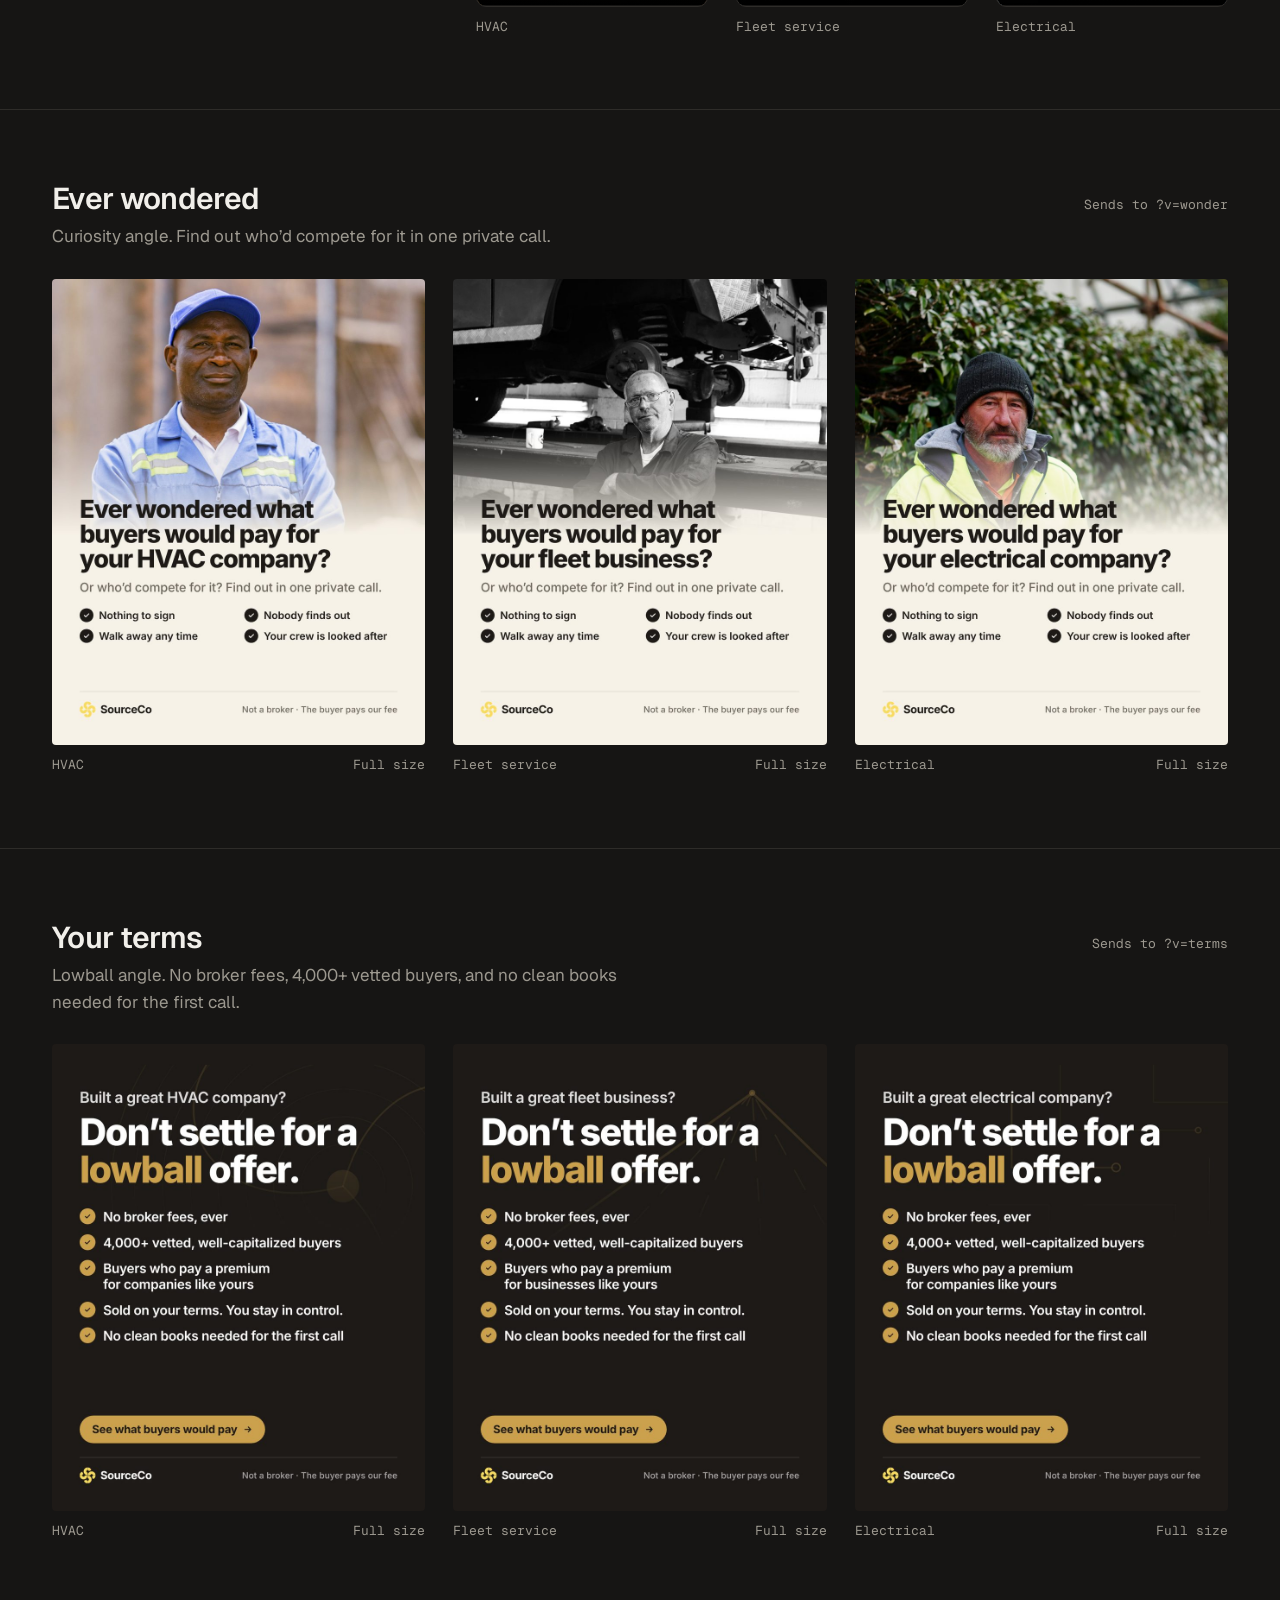
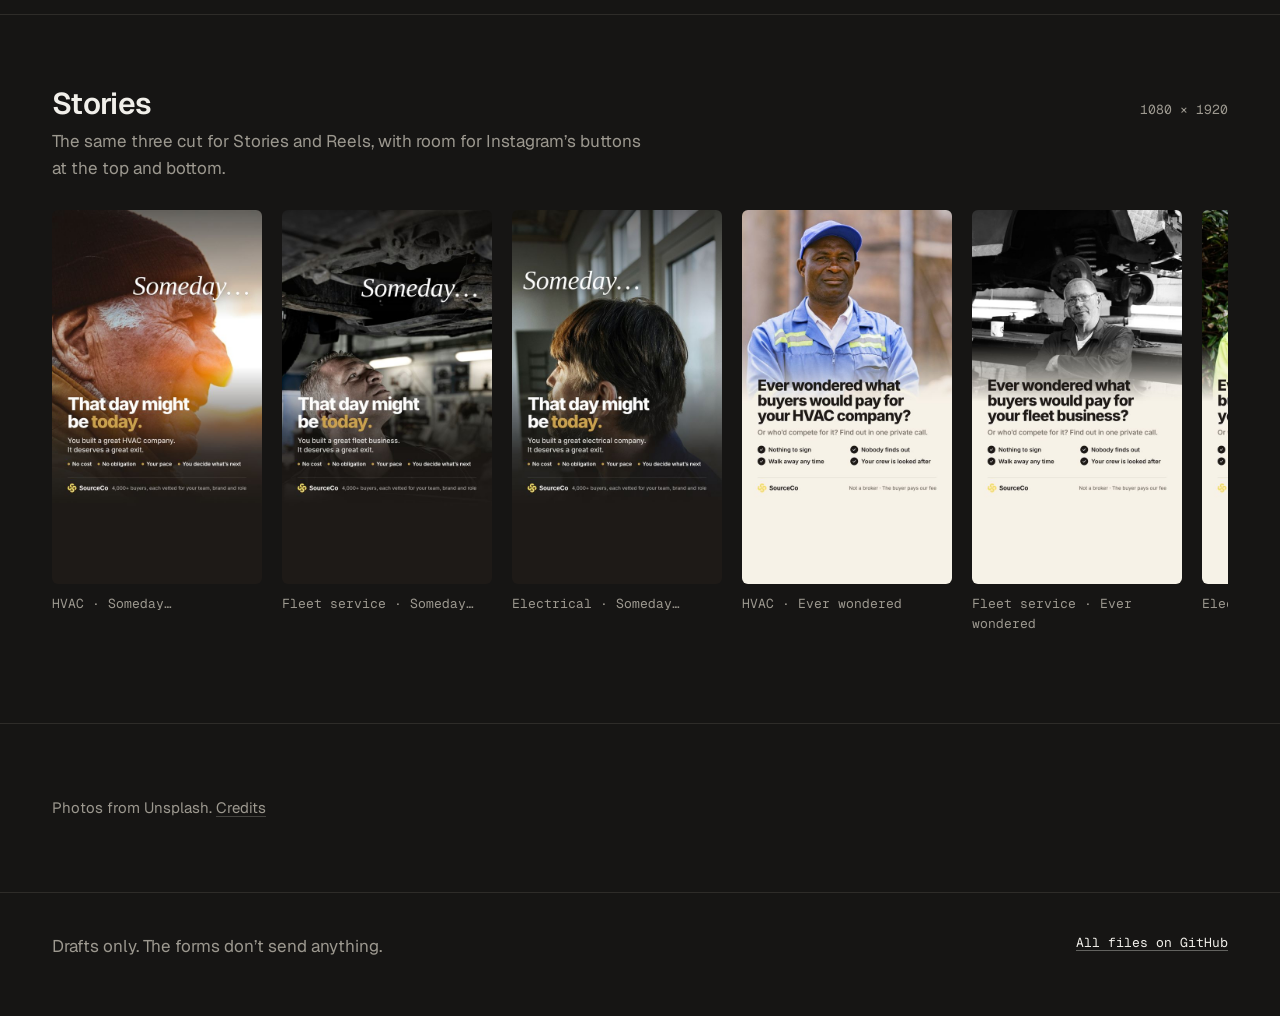
==== commit b77ec7dc: "Remove personal notes and status lines from pages" ====
--- a/ads.html
+++ b/ads.html
@@ -25,28 +25,28 @@
 
 <section class="head"><div class="wrap">
 <h1>Ads</h1>
-<div class="col"><p>Adam, these are the new ads built from your notes. Three ideas, each in feed and stories for HVAC, fleet and electrical, plus a short Someday reel. Every ad sends people to the page headline that matches it.</p></div>
+<div class="col"><p>Three concepts for HVAC, fleet and electrical, each in feed and stories, plus a short Someday reel. Every ad sends people to the page headline that matches it.</p></div>
 <div class="meta mono"><span>Updated Nov 6, 2026</span><span>Ricky Scheufler</span></div>
 </div></section>
 <section class="concept"><div class="wrap">
-<div class="ch"><div><h2>Someday…</h2><p>Your line on an owner’s face, then the pride line and the four promises.</p></div><span class="mono muted">Sends to the default page</span></div>
+<div class="ch"><div><h2>Someday…</h2><p>“Someday…” on an owner’s face, then the pride line and the four promises.</p></div><span class="mono muted">Sends to the default page</span></div>
 <div class="three"><figure class="ad"><img data-zoom data-full="ads/feed/sourceco-hvac-D-someday-4x5.png" src="ads/web/hvac-D.jpg" width="864" height="1080" alt="Someday… ad, HVAC" loading="lazy">
 <figcaption class="cap mono"><span>HVAC</span><a href="ads/feed/sourceco-hvac-D-someday-4x5.png">Full size</a></figcaption></figure><figure class="ad"><img data-zoom data-full="ads/feed/sourceco-fleet-D-someday-4x5.png" src="ads/web/fleet-D.jpg" width="864" height="1080" alt="Someday… ad, Fleet service" loading="lazy">
 <figcaption class="cap mono"><span>Fleet service</span><a href="ads/feed/sourceco-fleet-D-someday-4x5.png">Full size</a></figcaption></figure><figure class="ad"><img data-zoom data-full="ads/feed/sourceco-electrical-D-someday-4x5.png" src="ads/web/electrical-D.jpg" width="864" height="1080" alt="Someday… ad, Electrical" loading="lazy">
 <figcaption class="cap mono"><span>Electrical</span><a href="ads/feed/sourceco-electrical-D-someday-4x5.png">Full size</a></figcaption></figure></div><div class="reelrow">
-<div><h3>The reel version</h3><p class="muted" style="margin-top:10px">7 seconds, following your storyboard. “Someday…” then “That day might be today,” the pride line and the four promises. SourceCo is on screen by 2.5 seconds, and it all reads with the sound off.</p></div>
+<div><h3>The reel version</h3><p class="muted" style="margin-top:10px">7 seconds. “Someday…” then “That day might be today,” the pride line and the four promises. SourceCo is on screen by 2.5 seconds, and it all reads with the sound off.</p></div>
 <div class="reels"><figure><video data-auto controls muted loop playsinline preload="metadata" poster="video/poster-hvac.jpg" src="video/sourceco-hvac-someday-reel.mp4"></video><figcaption class="mono">HVAC</figcaption></figure><figure><video data-auto controls muted loop playsinline preload="metadata" poster="video/poster-fleet.jpg" src="video/sourceco-fleet-someday-reel.mp4"></video><figcaption class="mono">Fleet service</figcaption></figure><figure><video data-auto controls muted loop playsinline preload="metadata" poster="video/poster-electrical.jpg" src="video/sourceco-electrical-someday-reel.mp4"></video><figcaption class="mono">Electrical</figcaption></figure></div>
 </div>
 </div></section>
 <section class="concept"><div class="wrap">
-<div class="ch"><div><h2>Ever wondered</h2><p>The curiosity one. Find out who’d compete for it in one private call.</p></div><span class="mono muted">Sends to ?v=wonder</span></div>
+<div class="ch"><div><h2>Ever wondered</h2><p>Curiosity angle. Find out who’d compete for it in one private call.</p></div><span class="mono muted">Sends to ?v=wonder</span></div>
 <div class="three"><figure class="ad"><img data-zoom data-full="ads/feed/sourceco-hvac-E-wondered-4x5.png" src="ads/web/hvac-E.jpg" width="864" height="1080" alt="Ever wondered ad, HVAC" loading="lazy">
 <figcaption class="cap mono"><span>HVAC</span><a href="ads/feed/sourceco-hvac-E-wondered-4x5.png">Full size</a></figcaption></figure><figure class="ad"><img data-zoom data-full="ads/feed/sourceco-fleet-E-wondered-4x5.png" src="ads/web/fleet-E.jpg" width="864" height="1080" alt="Ever wondered ad, Fleet service" loading="lazy">
 <figcaption class="cap mono"><span>Fleet service</span><a href="ads/feed/sourceco-fleet-E-wondered-4x5.png">Full size</a></figcaption></figure><figure class="ad"><img data-zoom data-full="ads/feed/sourceco-electrical-E-wondered-4x5.png" src="ads/web/electrical-E.jpg" width="864" height="1080" alt="Ever wondered ad, Electrical" loading="lazy">
 <figcaption class="cap mono"><span>Electrical</span><a href="ads/feed/sourceco-electrical-E-wondered-4x5.png">Full size</a></figcaption></figure></div>
 </div></section>
 <section class="concept"><div class="wrap">
-<div class="ch"><div><h2>Your terms</h2><p>For the lowball worry. No broker fees, 4,000+ vetted buyers, and no clean books needed for the first call.</p></div><span class="mono muted">Sends to ?v=terms</span></div>
+<div class="ch"><div><h2>Your terms</h2><p>Lowball angle. No broker fees, 4,000+ vetted buyers, and no clean books needed for the first call.</p></div><span class="mono muted">Sends to ?v=terms</span></div>
 <div class="three"><figure class="ad"><img data-zoom data-full="ads/feed/sourceco-hvac-F-your-terms-4x5.png" src="ads/web/hvac-F.jpg" width="864" height="1080" alt="Your terms ad, HVAC" loading="lazy">
 <figcaption class="cap mono"><span>HVAC</span><a href="ads/feed/sourceco-hvac-F-your-terms-4x5.png">Full size</a></figcaption></figure><figure class="ad"><img data-zoom data-full="ads/feed/sourceco-fleet-F-your-terms-4x5.png" src="ads/web/fleet-F.jpg" width="864" height="1080" alt="Your terms ad, Fleet service" loading="lazy">
 <figcaption class="cap mono"><span>Fleet service</span><a href="ads/feed/sourceco-fleet-F-your-terms-4x5.png">Full size</a></figcaption></figure><figure class="ad"><img data-zoom data-full="ads/feed/sourceco-electrical-F-your-terms-4x5.png" src="ads/web/electrical-F.jpg" width="864" height="1080" alt="Your terms ad, Electrical" loading="lazy">
@@ -56,9 +56,8 @@
 <div class="ch"><div><h2>Stories</h2><p>The same three cut for Stories and Reels, with room for Instagram’s buttons at the top and bottom.</p></div><span class="mono muted">1080 × 1920</span></div>
 <div class="strip"><figure><img data-zoom data-full="ads/stories/sourceco-hvac-D-someday-9x16.png" src="ads/web/hvac-D-story.jpg" width="540" height="960" alt="Someday… story ad, HVAC" loading="lazy"><figcaption class="mono">HVAC · Someday…</figcaption></figure><figure><img data-zoom data-full="ads/stories/sourceco-fleet-D-someday-9x16.png" src="ads/web/fleet-D-story.jpg" width="540" height="960" alt="Someday… story ad, Fleet service" loading="lazy"><figcaption class="mono">Fleet service · Someday…</figcaption></figure><figure><img data-zoom data-full="ads/stories/sourceco-electrical-D-someday-9x16.png" src="ads/web/electrical-D-story.jpg" width="540" height="960" alt="Someday… story ad, Electrical" loading="lazy"><figcaption class="mono">Electrical · Someday…</figcaption></figure><figure><img data-zoom data-full="ads/stories/sourceco-hvac-E-wondered-9x16.png" src="ads/web/hvac-E-story.jpg" width="540" height="960" alt="Ever wondered story ad, HVAC" loading="lazy"><figcaption class="mono">HVAC · Ever wondered</figcaption></figure><figure><img data-zoom data-full="ads/stories/sourceco-fleet-E-wondered-9x16.png" src="ads/web/fleet-E-story.jpg" width="540" height="960" alt="Ever wondered story ad, Fleet service" loading="lazy"><figcaption class="mono">Fleet service · Ever wondered</figcaption></figure><figure><img data-zoom data-full="ads/stories/sourceco-electrical-E-wondered-9x16.png" src="ads/web/electrical-E-story.jpg" width="540" height="960" alt="Ever wondered story ad, Electrical" loading="lazy"><figcaption class="mono">Electrical · Ever wondered</figcaption></figure><figure><img data-zoom data-full="ads/stories/sourceco-hvac-F-your-terms-9x16.png" src="ads/web/hvac-F-story.jpg" width="540" height="960" alt="Your terms story ad, HVAC" loading="lazy"><figcaption class="mono">HVAC · Your terms</figcaption></figure><figure><img data-zoom data-full="ads/stories/sourceco-fleet-F-your-terms-9x16.png" src="ads/web/fleet-F-story.jpg" width="540" height="960" alt="Your terms story ad, Fleet service" loading="lazy"><figcaption class="mono">Fleet service · Your terms</figcaption></figure><figure><img data-zoom data-full="ads/stories/sourceco-electrical-F-your-terms-9x16.png" src="ads/web/electrical-F-story.jpg" width="540" height="960" alt="Your terms story ad, Electrical" loading="lazy"><figcaption class="mono">Electrical · Your terms</figcaption></figure></div>
 </div></section>
-<section class="concept"><div class="wrap col" style="display:flex;flex-direction:column;gap:12px">
-<p class="small">The photos are free Unsplash images with no model releases, so they’re placeholders. Before we spend on them, we swap in licensed stock or real SourceCo owners. <a href="ads/PHOTO_CREDITS.txt">Photo credits</a></p>
-<p class="small">The first round ($2M+, compare, Meet Alia) is still in the folder. The $2M+ one runs against the old headline as the control. The landing pages are on <a href="index.html">their own page</a>.</p>
+<section class="concept"><div class="wrap">
+<p class="small">Photos from Unsplash. <a href="ads/PHOTO_CREDITS.txt">Credits</a></p>
 </div></section>
 
 </main>
--- a/site.css
+++ b/site.css
@@ -133,6 +133,7 @@
 .reelrow{display:grid;grid-template-columns:minmax(0,.8fr) minmax(0,1.6fr);gap:48px;align-items:center;margin-top:56px;padding-top:40px;border-top:1px solid var(--line)}
 .reelrow h3{font-size:22px}
 .reelrow .reels{max-width:none}
+.pair.two{grid-template-columns:repeat(2,minmax(0,1fr));max-width:980px}
 @media (max-width:900px){.pair,.reelrow{grid-template-columns:1fr}.facts td:first-child{width:auto}}
 
 /* footer */
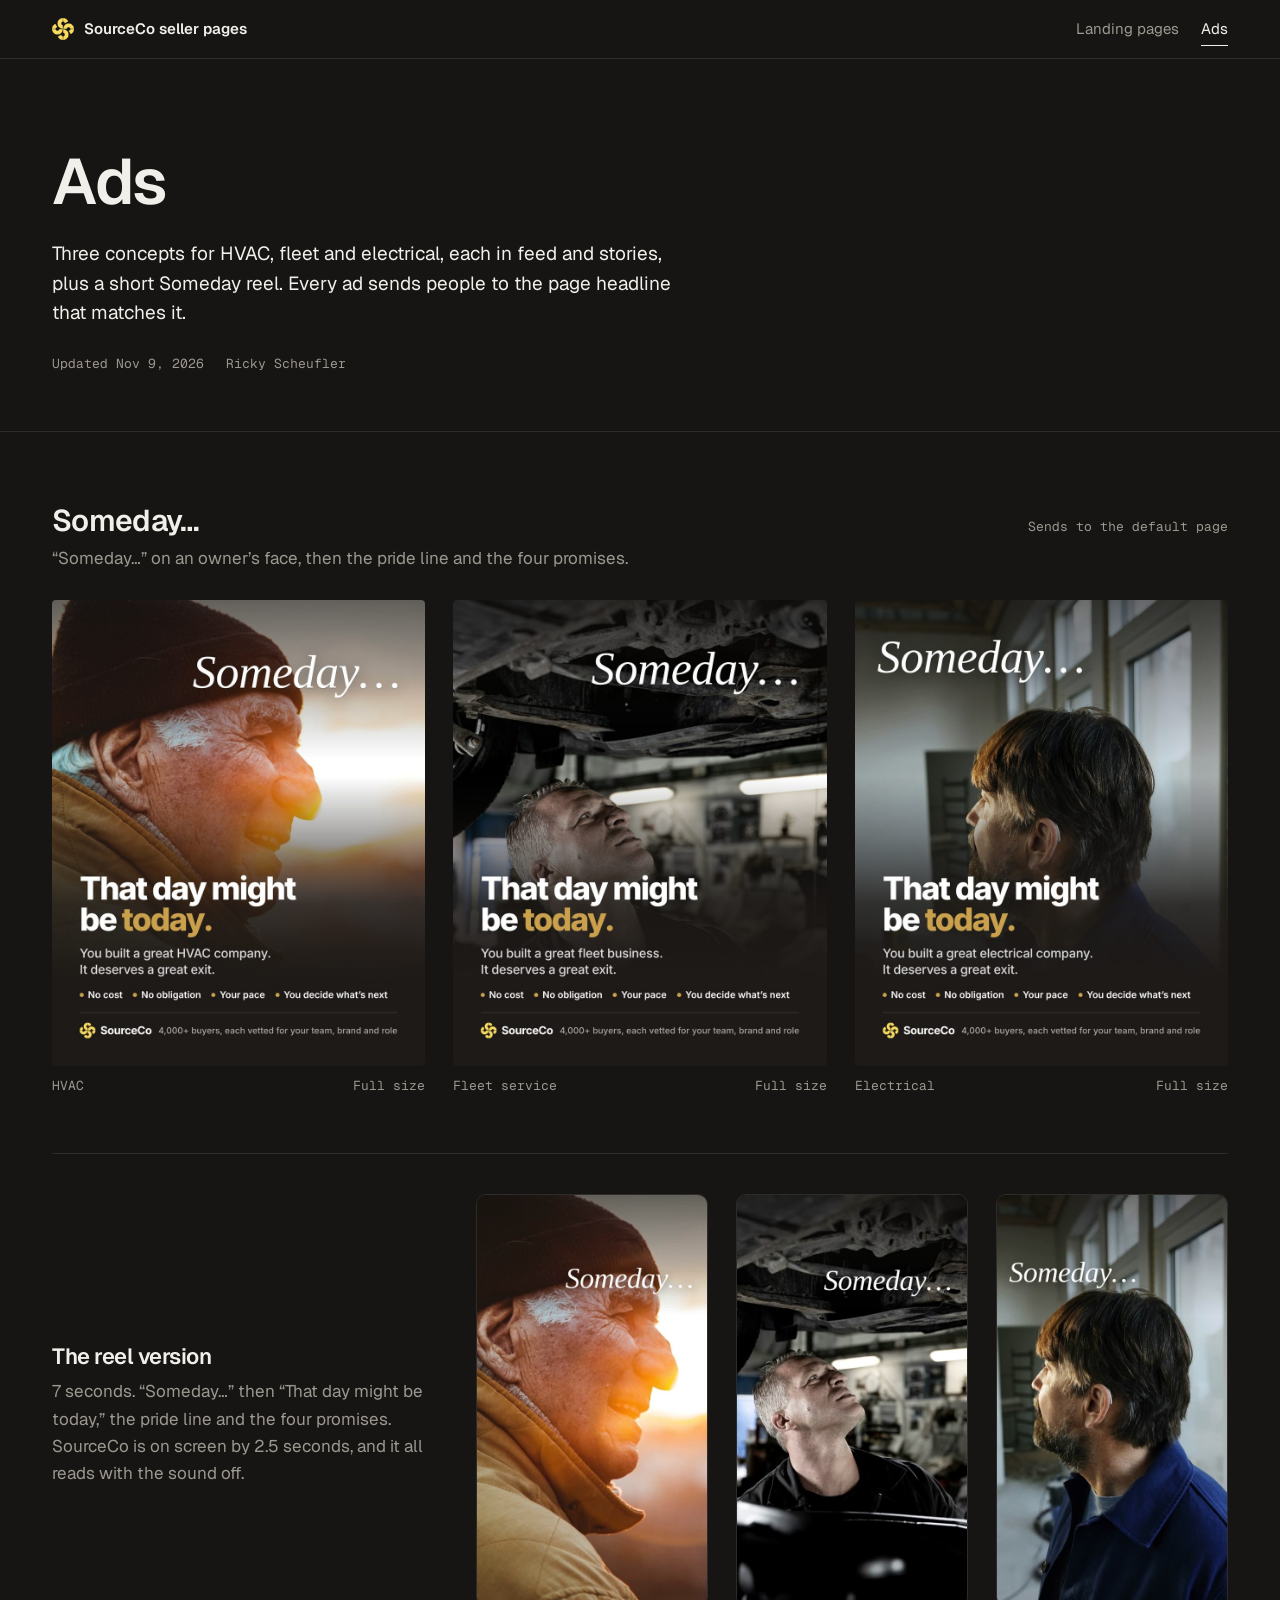
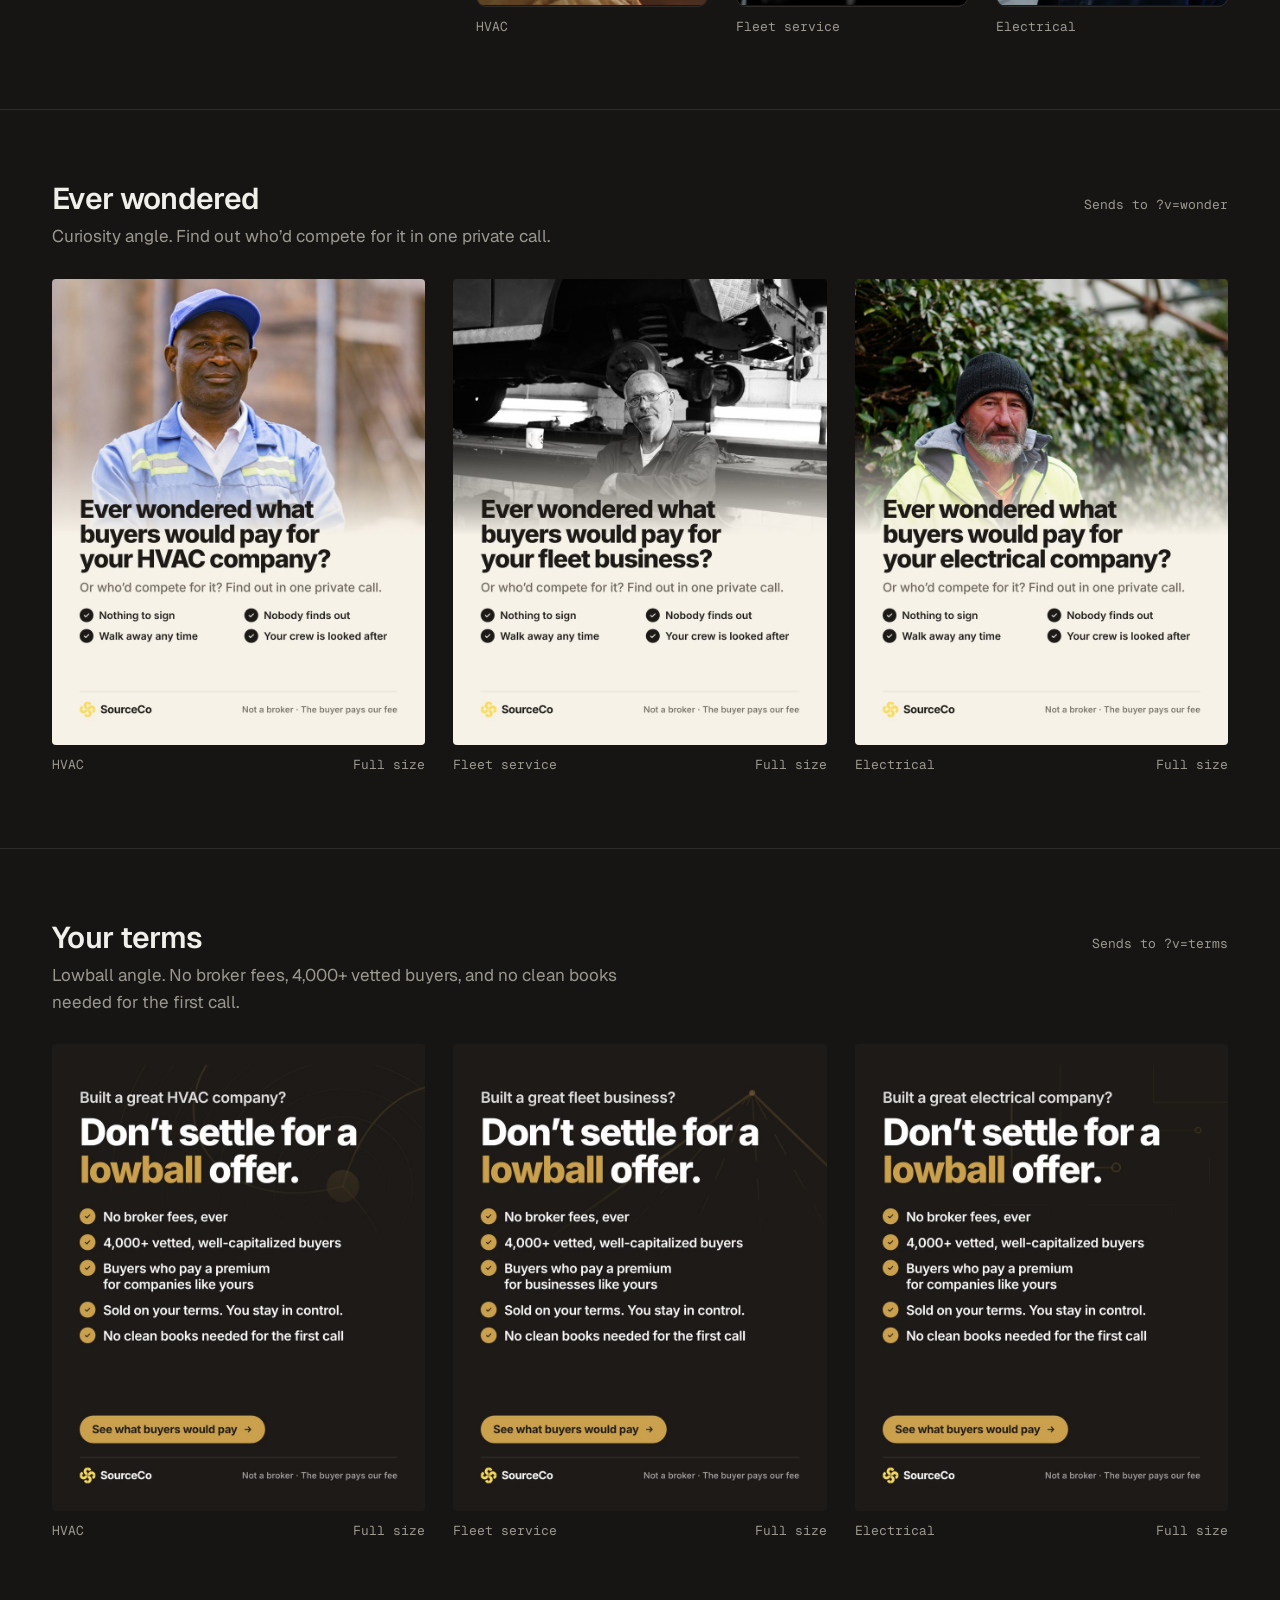
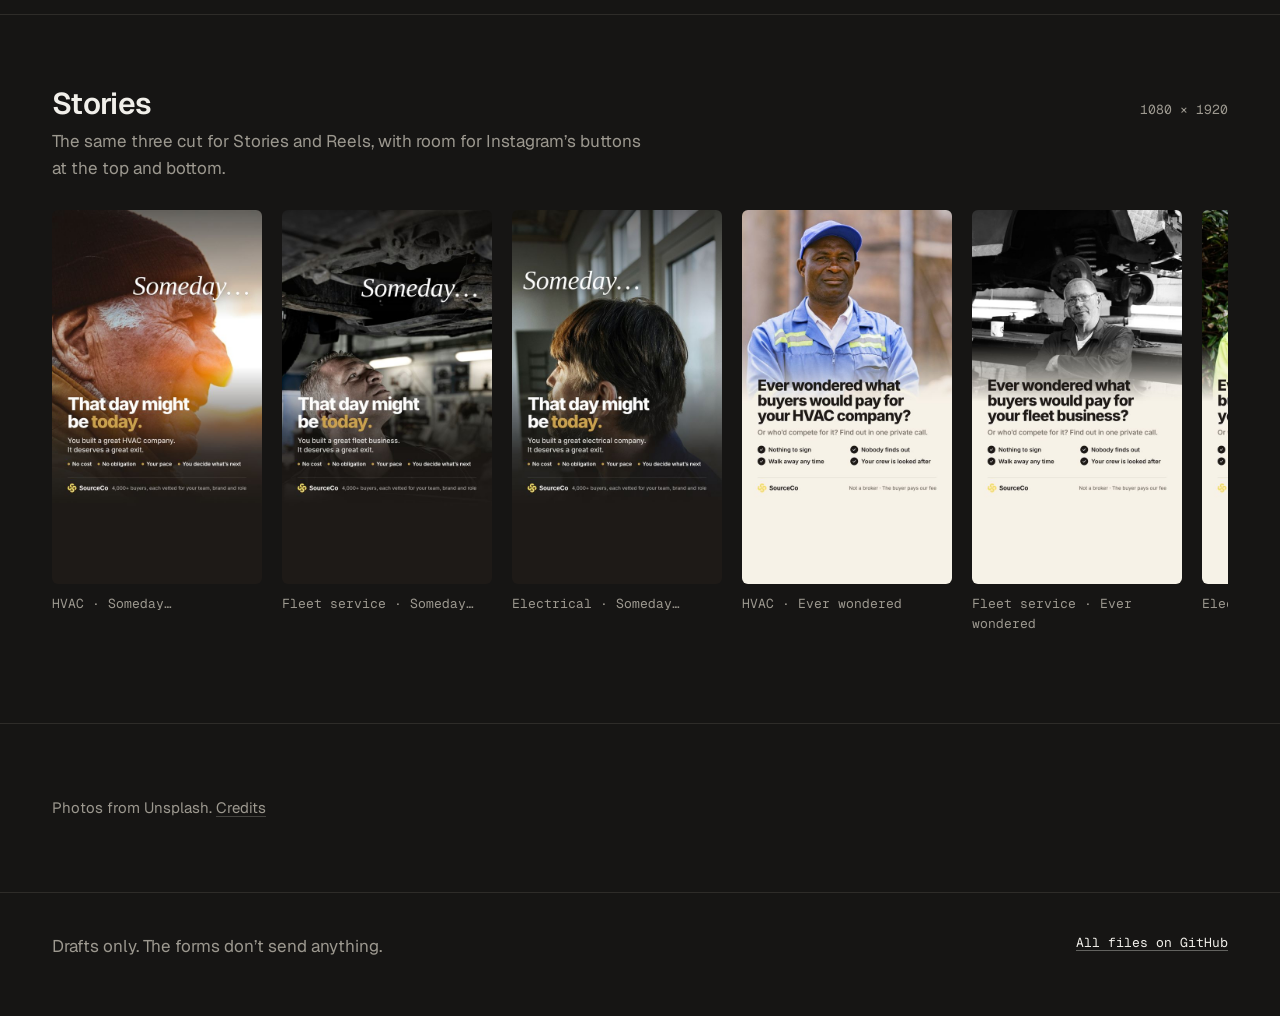
==== commit a37289fe: "Polish: mobile tabs, reel tap to play, copy fixes" ====
--- a/ads.html
+++ b/ads.html
@@ -26,7 +26,7 @@
 <section class="head"><div class="wrap">
 <h1>Ads</h1>
 <div class="col"><p>Three concepts for HVAC, fleet and electrical, each in feed and stories, plus a short Someday reel. Every ad sends people to the page headline that matches it.</p></div>
-<div class="meta mono"><span>Updated Nov 6, 2026</span><span>Ricky Scheufler</span></div>
+<div class="meta mono"><span>Updated Nov 9, 2026</span><span>Ricky Scheufler</span></div>
 </div></section>
 <section class="concept"><div class="wrap">
 <div class="ch"><div><h2>Someday…</h2><p>“Someday…” on an owner’s face, then the pride line and the four promises.</p></div><span class="mono muted">Sends to the default page</span></div>
@@ -35,7 +35,7 @@
 <figcaption class="cap mono"><span>Fleet service</span><a href="ads/feed/sourceco-fleet-D-someday-4x5.png">Full size</a></figcaption></figure><figure class="ad"><img data-zoom data-full="ads/feed/sourceco-electrical-D-someday-4x5.png" src="ads/web/electrical-D.jpg" width="864" height="1080" alt="Someday… ad, Electrical" loading="lazy">
 <figcaption class="cap mono"><span>Electrical</span><a href="ads/feed/sourceco-electrical-D-someday-4x5.png">Full size</a></figcaption></figure></div><div class="reelrow">
 <div><h3>The reel version</h3><p class="muted" style="margin-top:10px">7 seconds. “Someday…” then “That day might be today,” the pride line and the four promises. SourceCo is on screen by 2.5 seconds, and it all reads with the sound off.</p></div>
-<div class="reels"><figure><video data-auto controls muted loop playsinline preload="metadata" poster="video/poster-hvac.jpg" src="video/sourceco-hvac-someday-reel.mp4"></video><figcaption class="mono">HVAC</figcaption></figure><figure><video data-auto controls muted loop playsinline preload="metadata" poster="video/poster-fleet.jpg" src="video/sourceco-fleet-someday-reel.mp4"></video><figcaption class="mono">Fleet service</figcaption></figure><figure><video data-auto controls muted loop playsinline preload="metadata" poster="video/poster-electrical.jpg" src="video/sourceco-electrical-someday-reel.mp4"></video><figcaption class="mono">Electrical</figcaption></figure></div>
+<div class="reels"><figure><video data-auto muted loop playsinline preload="metadata" title="Click to play or pause" poster="video/poster-hvac.jpg" src="video/sourceco-hvac-someday-reel.mp4"></video><figcaption class="mono">HVAC</figcaption></figure><figure><video data-auto muted loop playsinline preload="metadata" title="Click to play or pause" poster="video/poster-fleet.jpg" src="video/sourceco-fleet-someday-reel.mp4"></video><figcaption class="mono">Fleet service</figcaption></figure><figure><video data-auto muted loop playsinline preload="metadata" title="Click to play or pause" poster="video/poster-electrical.jpg" src="video/sourceco-electrical-someday-reel.mp4"></video><figcaption class="mono">Electrical</figcaption></figure></div>
 </div>
 </div></section>
 <section class="concept"><div class="wrap">
--- a/site.css
+++ b/site.css
@@ -113,7 +113,7 @@
 .ad .cap a{text-decoration:none}
 .ad .cap a:hover{color:var(--ink)}
 .reels{display:grid;grid-template-columns:repeat(3,minmax(0,1fr));gap:28px;max-width:900px}
-.reels video{width:100%;aspect-ratio:9/16;object-fit:cover;border-radius:10px;background:var(--plate);border:1px solid var(--line)}
+.reels video{width:100%;aspect-ratio:9/16;object-fit:cover;border-radius:10px;background:var(--plate);border:1px solid var(--line);cursor:pointer}
 .strip{display:flex;gap:20px;overflow-x:auto;padding-bottom:16px;scroll-snap-type:x mandatory}
 .strip figure{flex:0 0 210px;scroll-snap-align:start}
 .strip img{border-radius:6px;cursor:zoom-in}
@@ -166,6 +166,8 @@
   .notes .r{grid-template-columns:1fr;gap:4px}
   .notes .r.h{display:none}
   .sec,.concept{padding:52px 0}
+  .tabs button{font-size:18px;margin-right:14px;padding-right:0}
+  .tbl td,.tbl th{font-size:14.5px;padding-right:12px}
   .view{height:70vh}
 }
 @media (prefers-reduced-motion:reduce){.tile .plate img{transition:none}}
